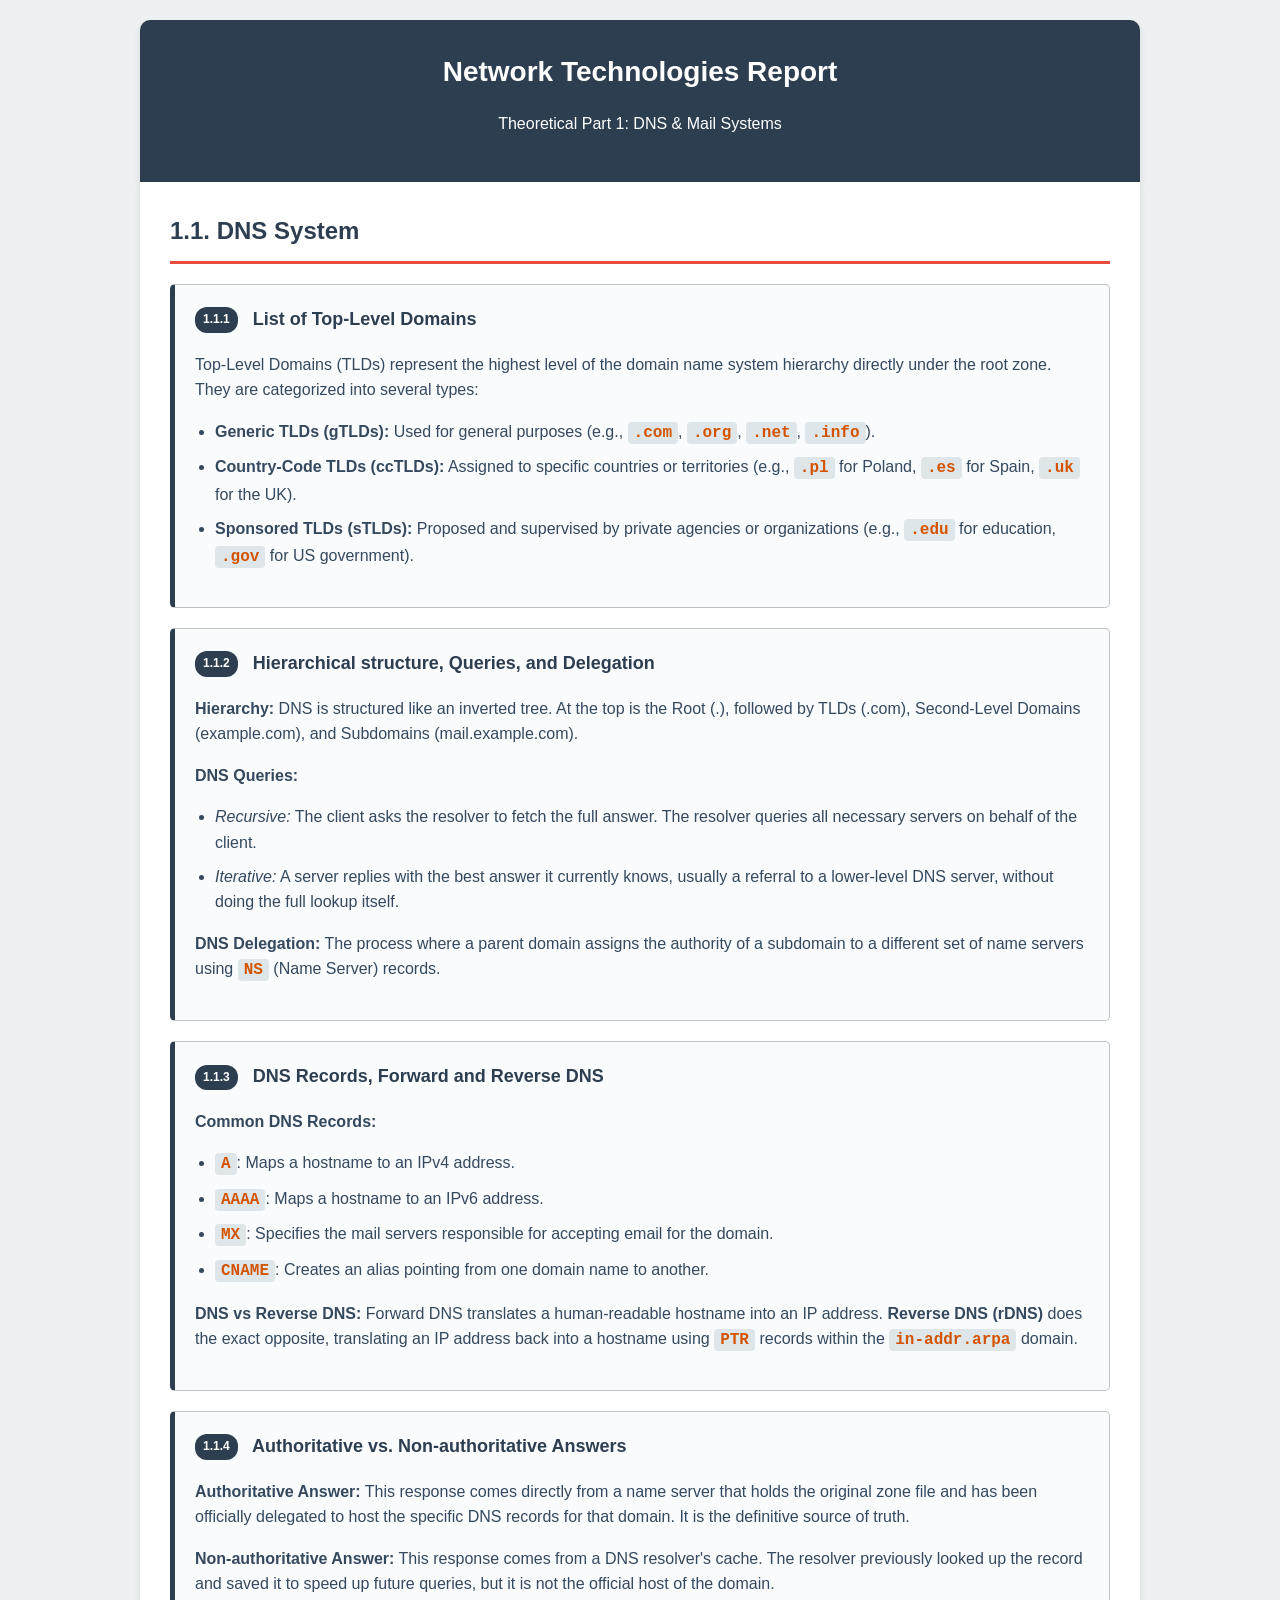
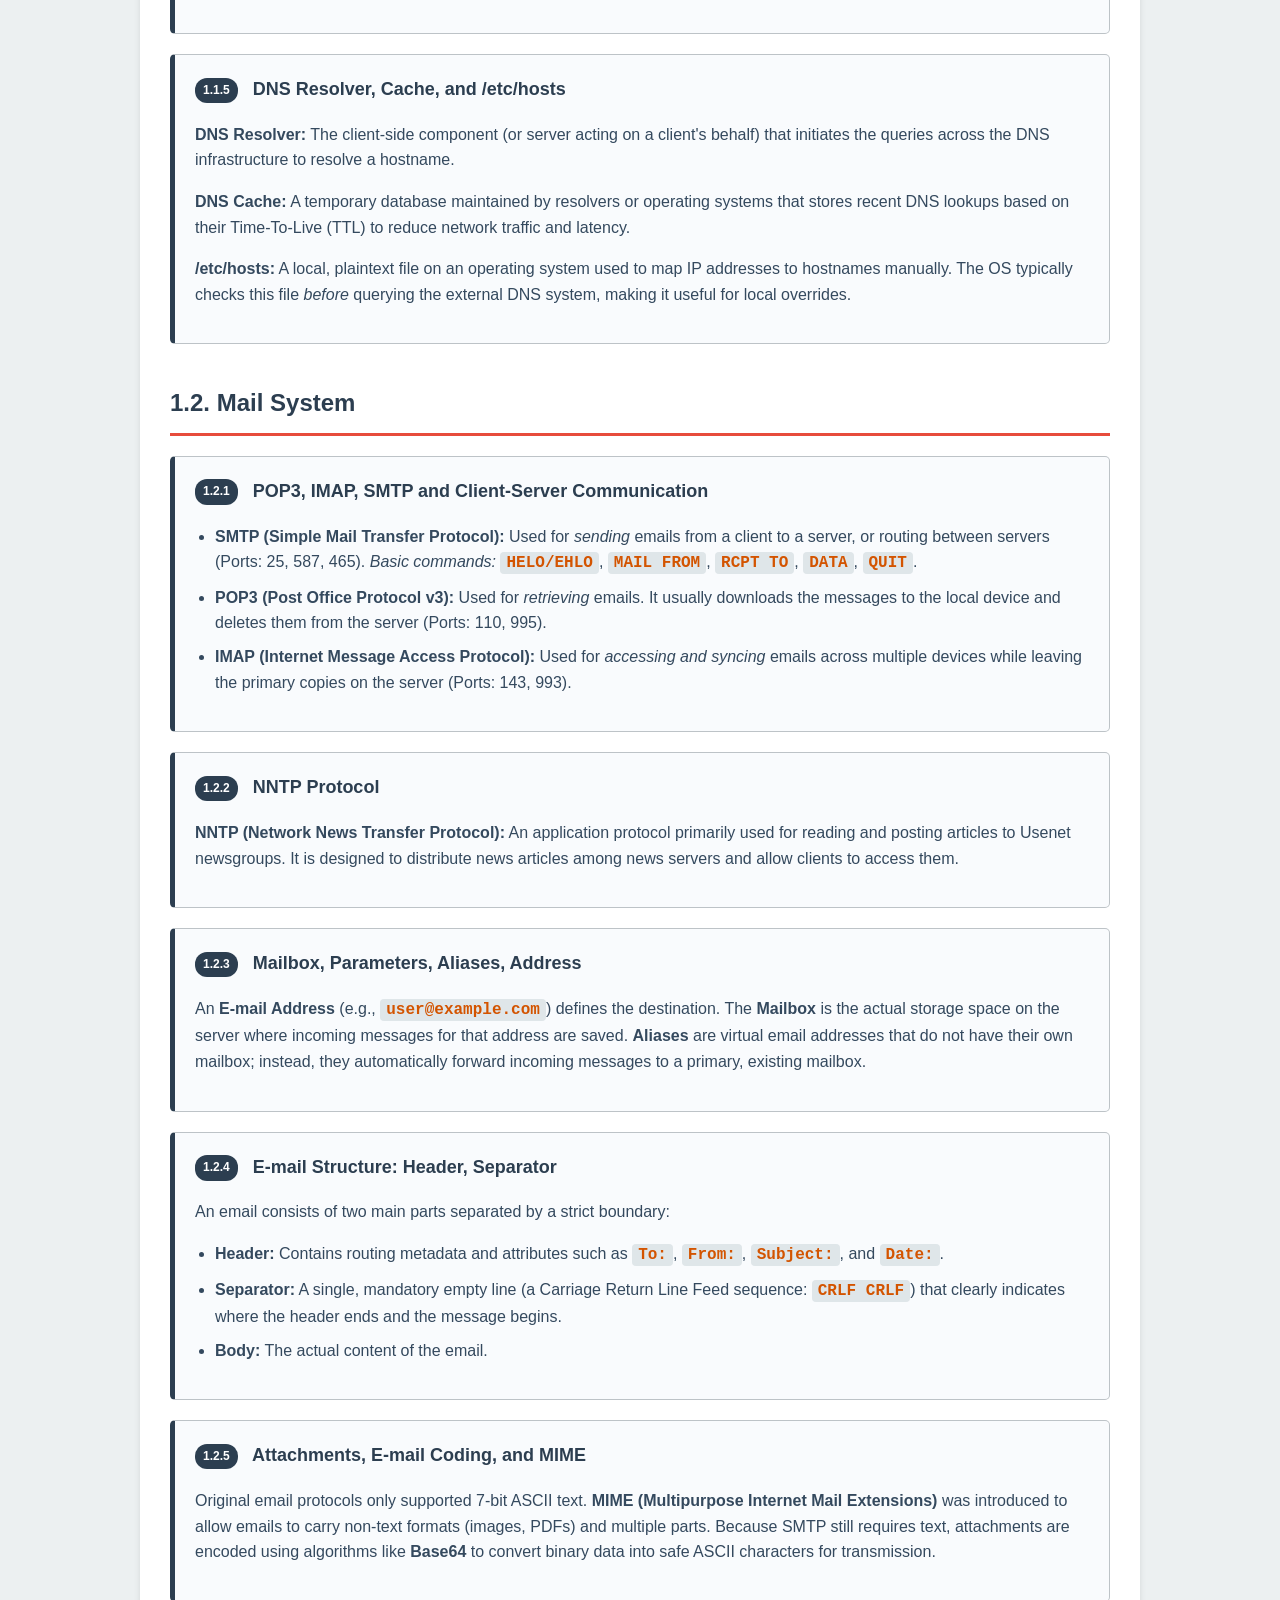
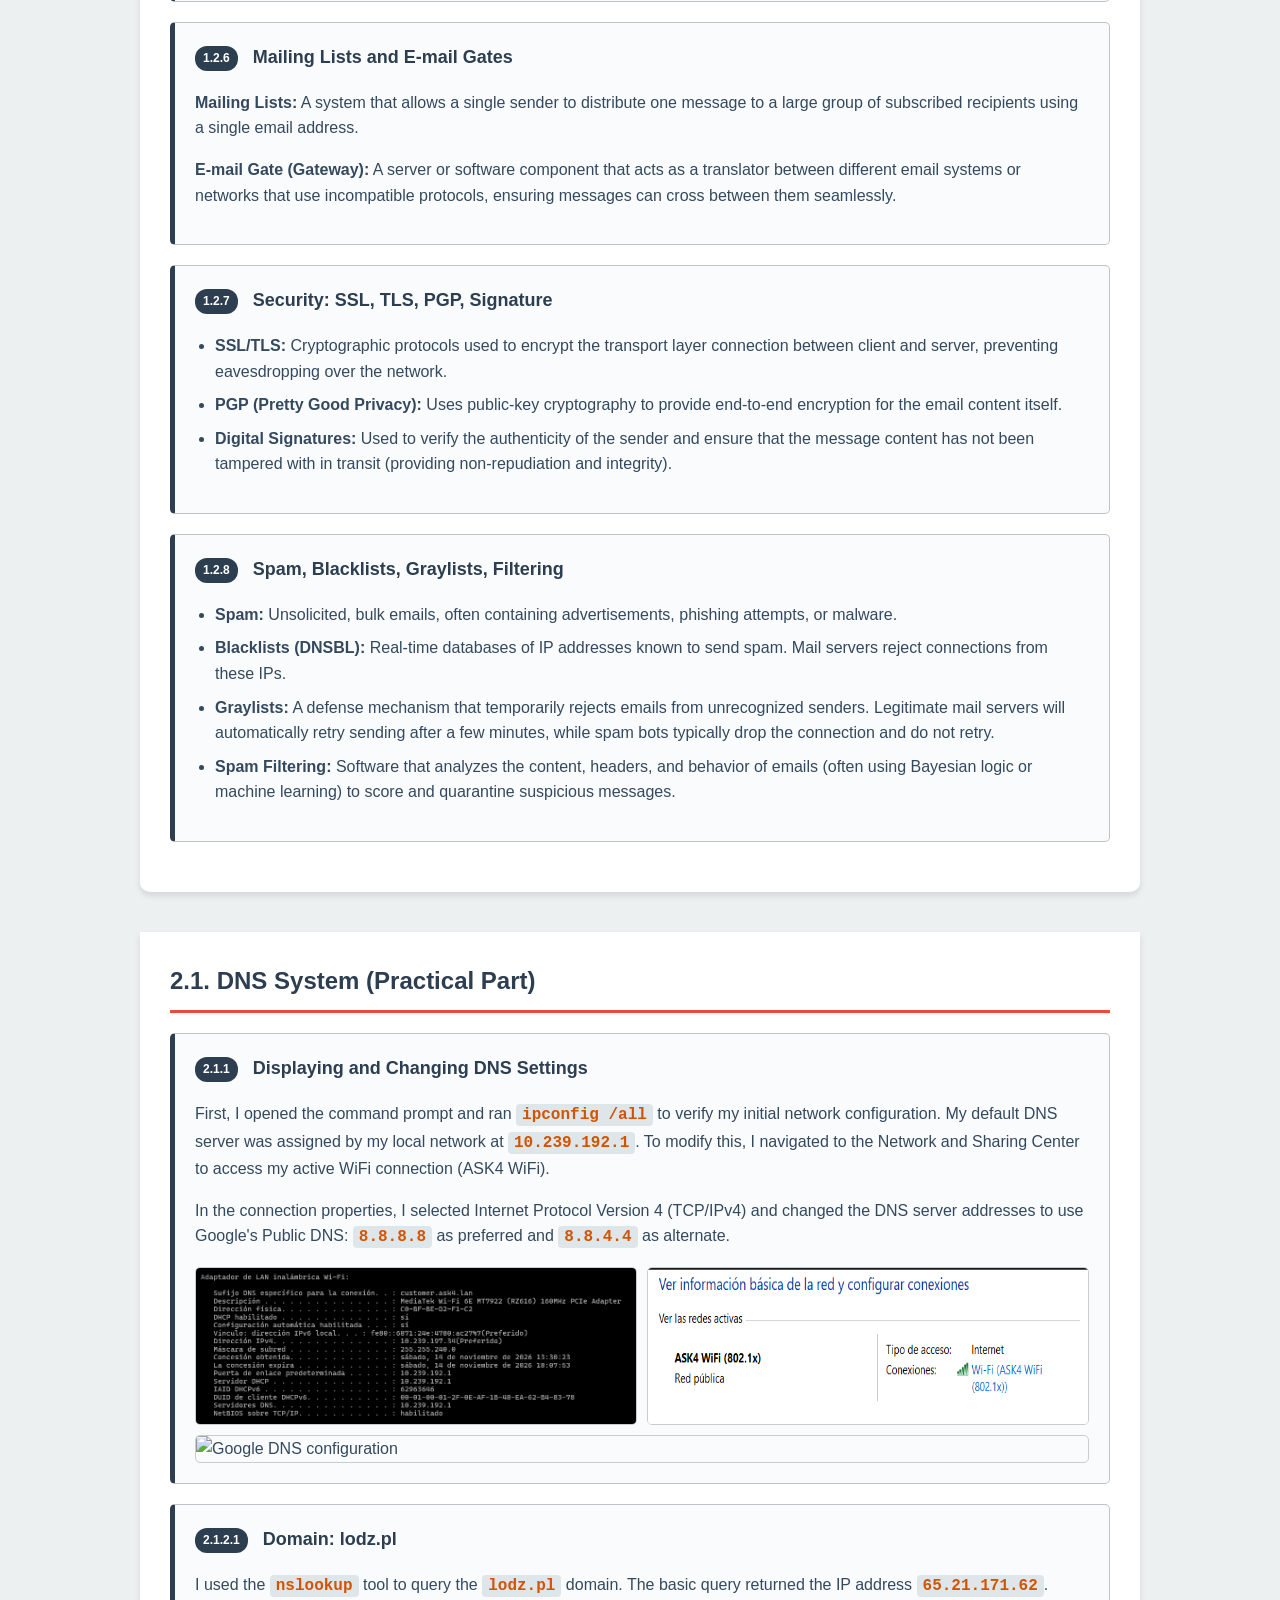
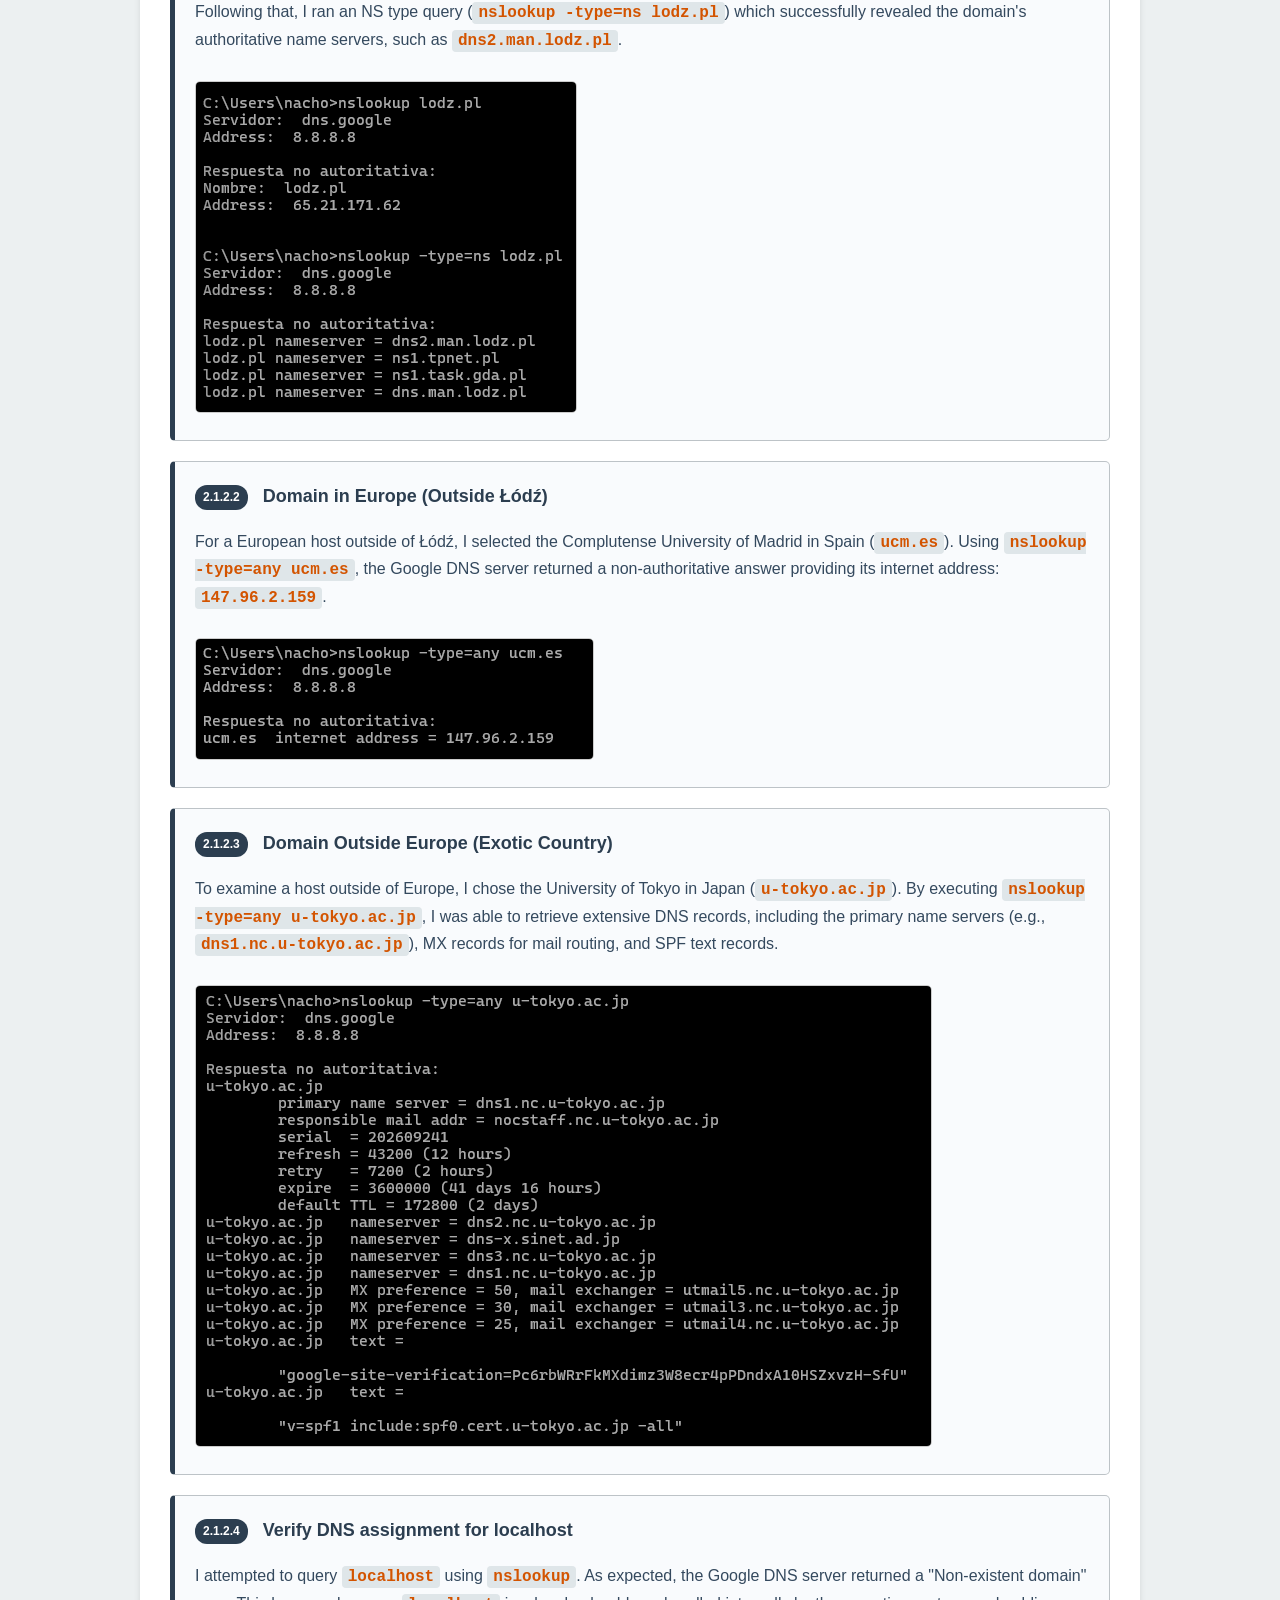
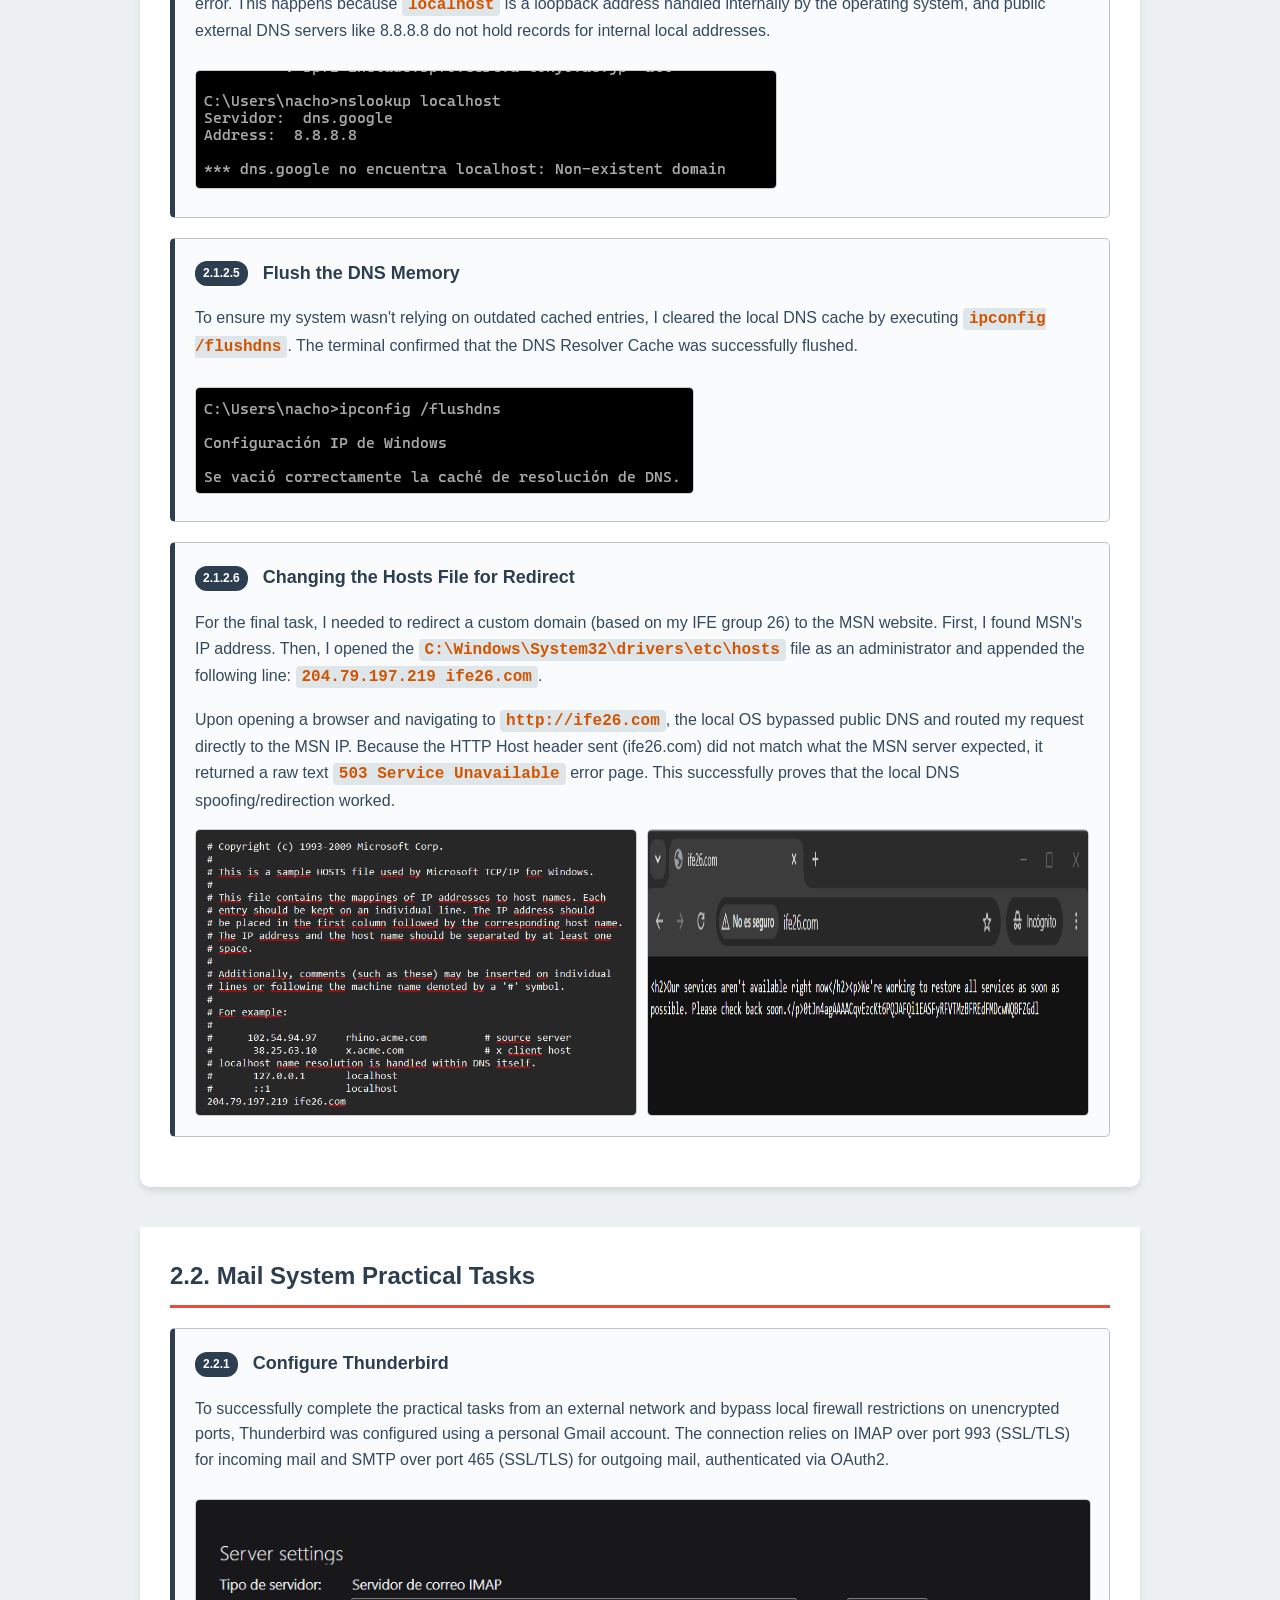
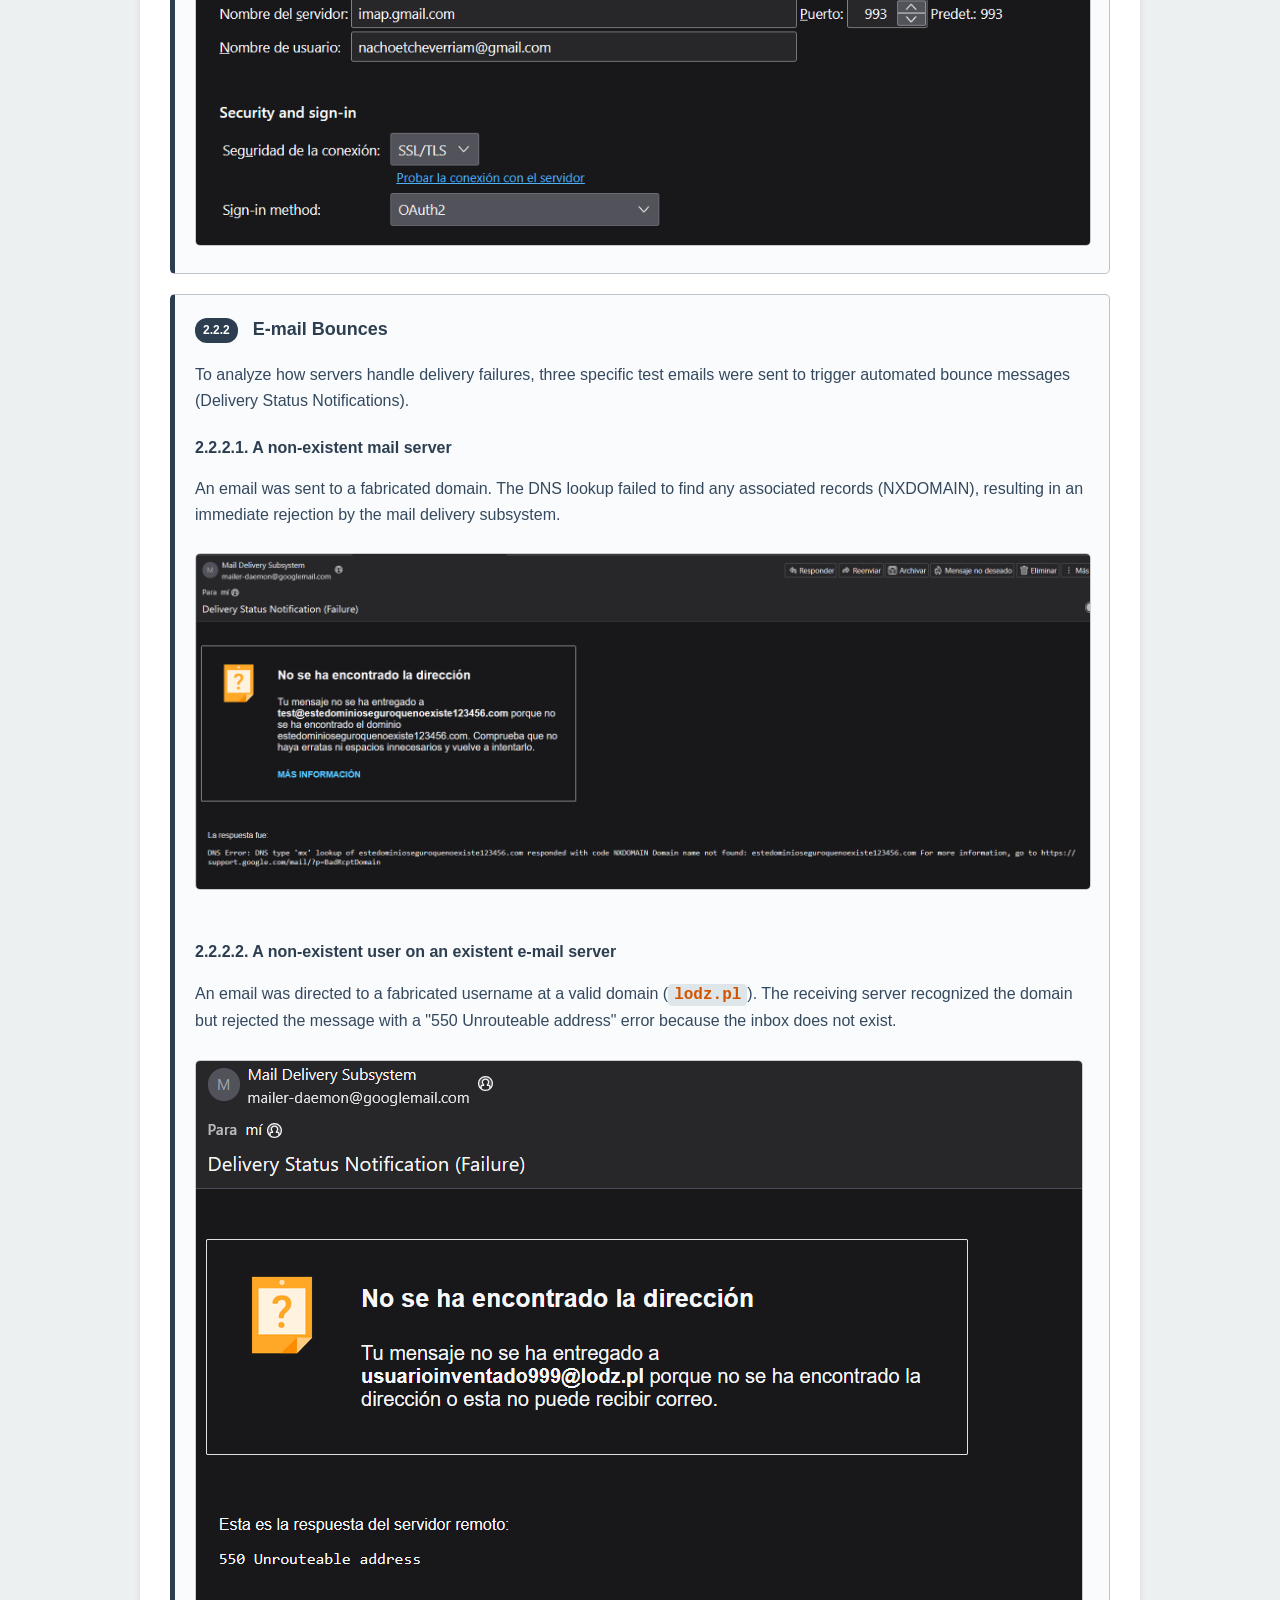
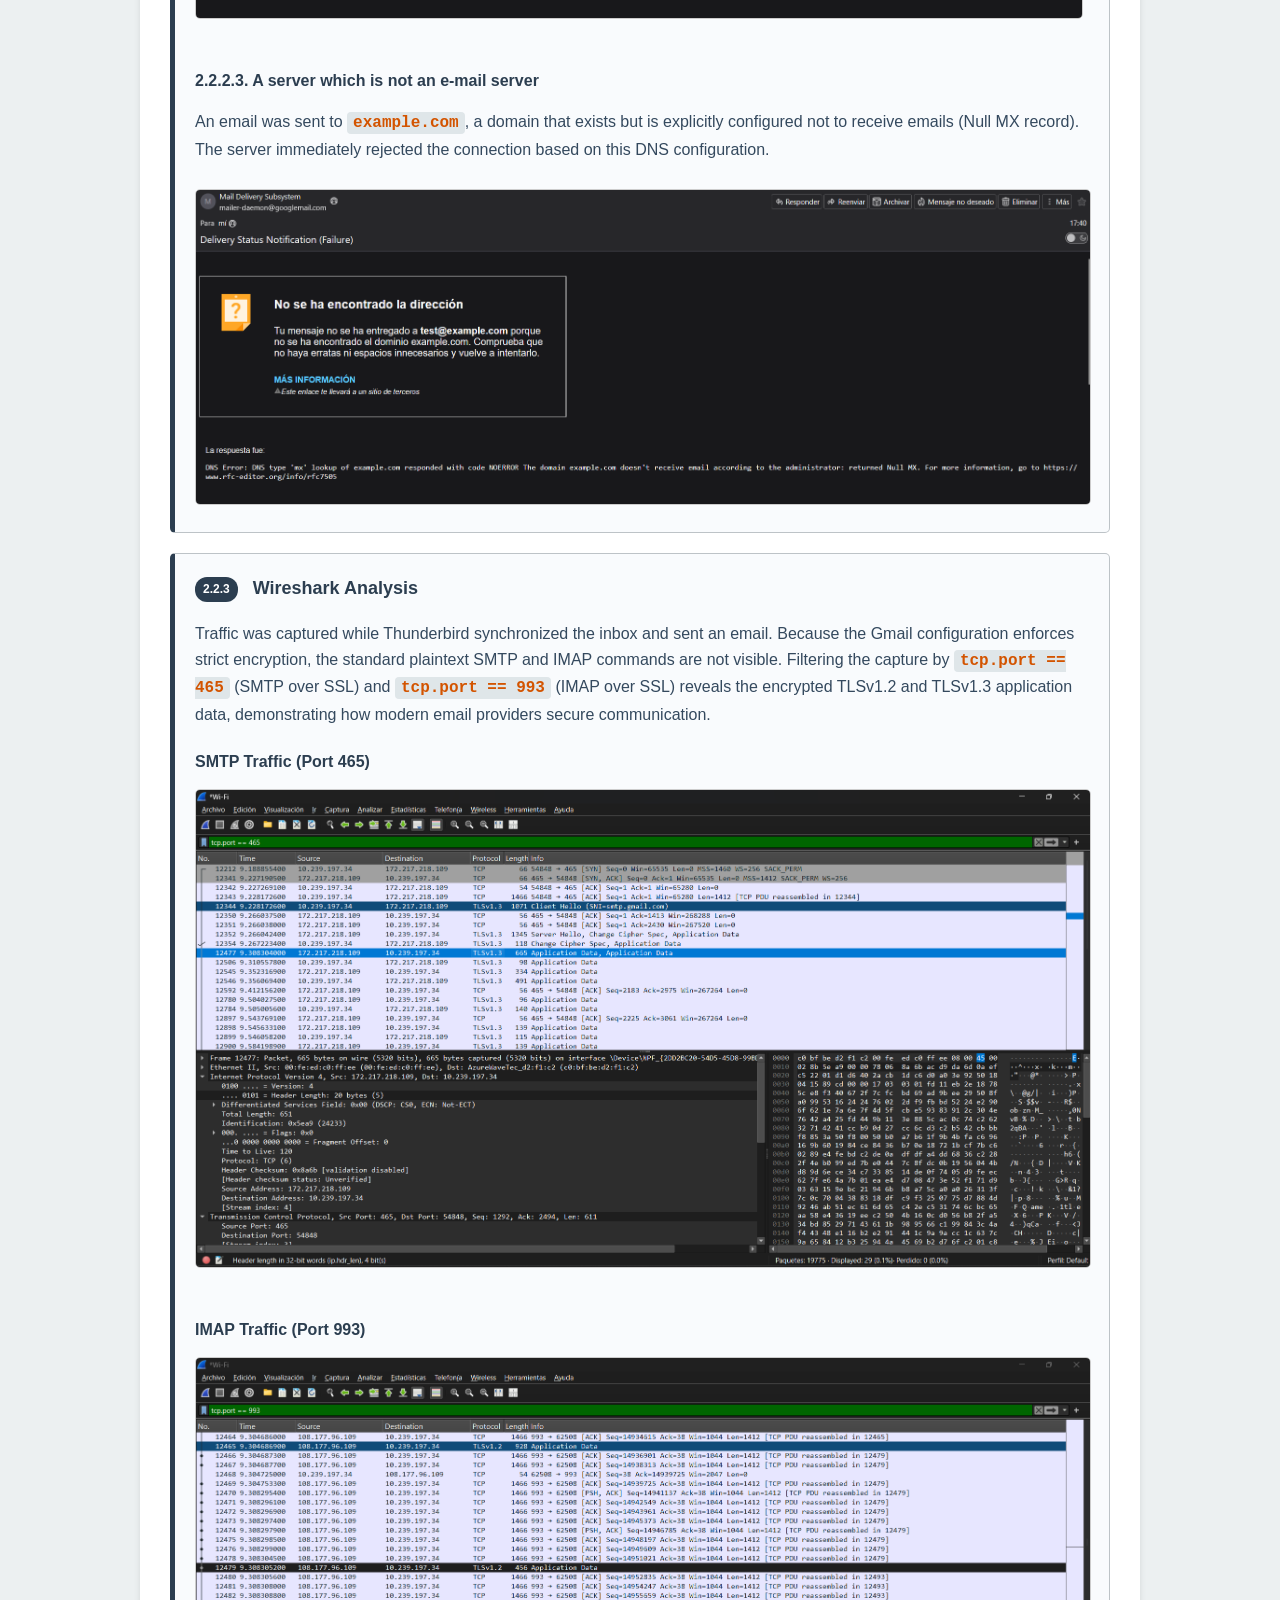
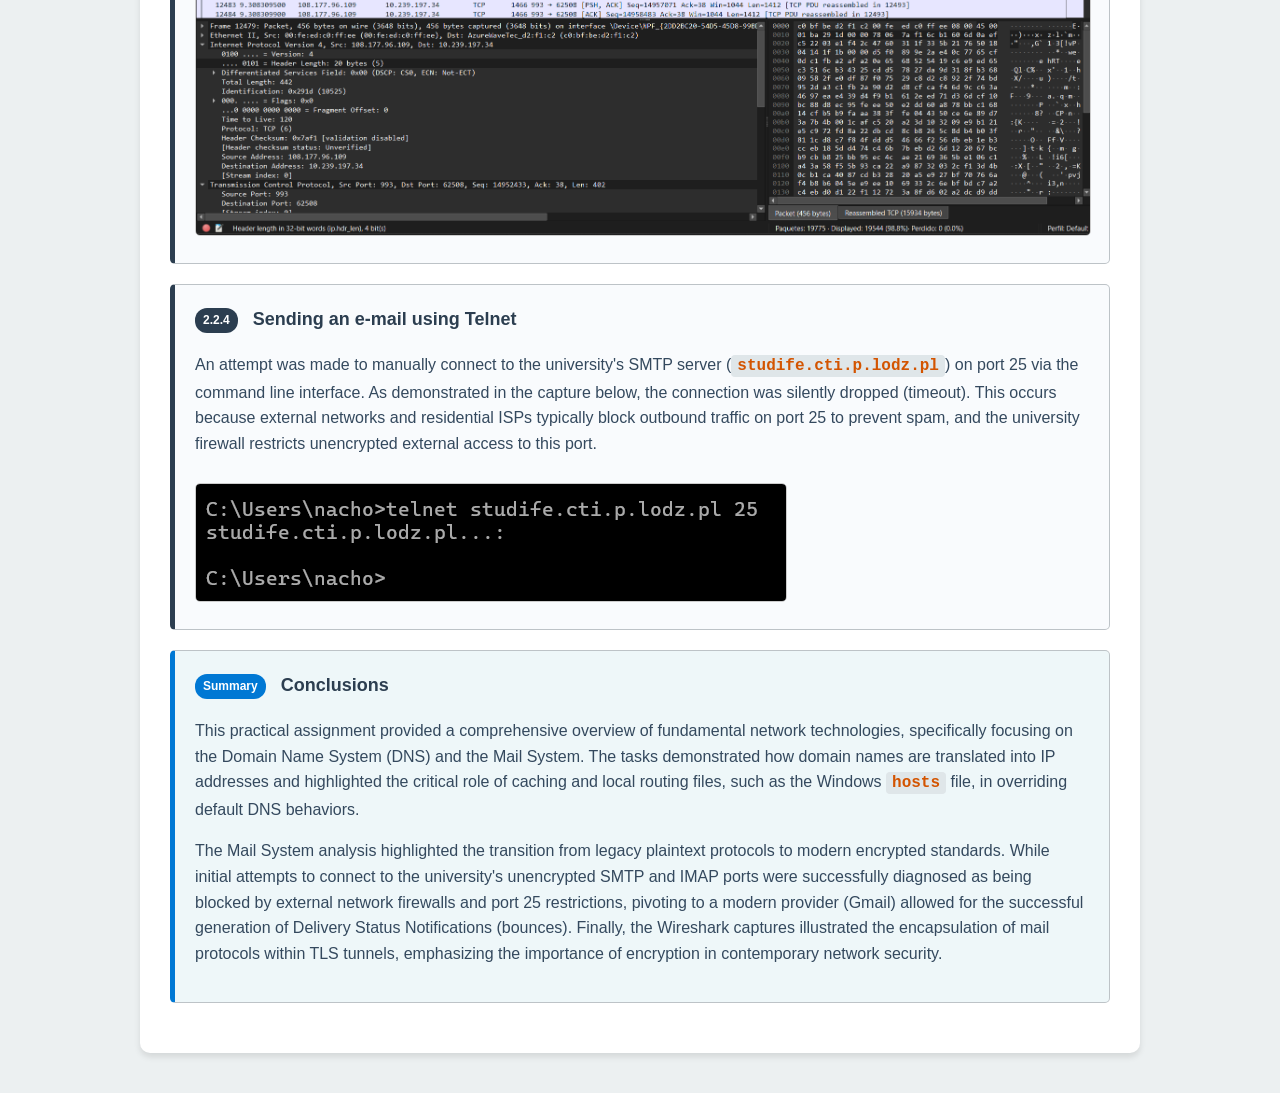
==== assignment1/index.html @ 4d75a2b5 "initialcommit" ====
<!DOCTYPE html>
<html lang="en">
<head>
    <meta charset="UTF-8">
    <meta name="viewport" content="width=device-width, initial-scale=1.0">
    <title>Network Technologies Report - Part 1</title>
    <style>
        :root {
            --primary-color: #2c3e50;
            --secondary-color: #e74c3c;
            --bg-color: #ecf0f1;
            --text-color: #34495e;
            --card-bg: #ffffff;
            --border-color: #bdc3c7;
        }

        body {
            font-family: 'Segoe UI', Roboto, Helvetica, Arial, sans-serif;
            background-color: var(--bg-color);
            color: var(--text-color);
            line-height: 1.6;
            margin: 0;
            padding: 20px;
        }

        .container {
            max-width: 1000px;
            margin: 0 auto;
        }

        header {
            background-color: var(--primary-color);
            color: #ffffff;
            padding: 30px 20px;
            text-align: center;
            border-radius: 10px 10px 0 0;
            box-shadow: 0 4px 6px rgba(0,0,0,0.1);
        }

        header h1 {
            margin: 0;
            font-size: 28px;
        }

        .report-section {
            background-color: var(--card-bg);
            padding: 30px;
            margin-bottom: 20px;
            border-radius: 0 0 10px 10px;
            box-shadow: 0 4px 6px rgba(0,0,0,0.1);
        }

        h2 {
            color: var(--primary-color);
            border-bottom: 3px solid var(--secondary-color);
            padding-bottom: 10px;
            margin-top: 0;
        }

        .topic-block {
            background: #f9fbfd;
            border: 1px solid var(--border-color);
            border-left: 5px solid var(--primary-color);
            padding: 20px;
            margin: 20px 0;
            border-radius: 5px;
            transition: transform 0.2s ease-in-out;
        }

        .topic-block:hover {
            transform: translateX(5px);
            border-left: 5px solid var(--secondary-color);
        }

        h3 {
            margin-top: 0;
            color: var(--primary-color);
            font-size: 18px;
        }

        h4 {
            color: var(--primary-color);
            margin-bottom: 5px;
        }

        .badge {
            display: inline-block;
            background-color: var(--primary-color);
            color: white;
            padding: 3px 8px;
            border-radius: 12px;
            font-size: 12px;
            font-weight: bold;
            margin-right: 10px;
            vertical-align: middle;
        }

        code {
            background-color: #dfe6e9;
            color: #d35400;
            padding: 2px 6px;
            border-radius: 4px;
            font-family: 'Courier New', Courier, monospace;
            font-weight: bold;
        }

        ul {
            margin-top: 10px;
            padding-left: 20px;
        }

        li {
            margin-bottom: 8px;
        }

        .img-standard {
            max-width: 100%;
            margin-top: 10px;
            border: 1px solid #ccc;
            border-radius: 5px;
        }
    </style>
</head>
<body>

<div class="container">
    <header>
        <h1>Network Technologies Report</h1>
        <p>Theoretical Part 1: DNS & Mail Systems</p>
    </header>

    <div class="report-section">
        <h2>1.1. DNS System</h2>

        <div class="topic-block">
            <h3><span class="badge">1.1.1</span> List of Top-Level Domains</h3>
            <p>Top-Level Domains (TLDs) represent the highest level of the domain name system hierarchy directly under the root zone. They are categorized into several types:</p>
            <ul>
                <li><strong>Generic TLDs (gTLDs):</strong> Used for general purposes (e.g., <code>.com</code>, <code>.org</code>, <code>.net</code>, <code>.info</code>).</li>
                <li><strong>Country-Code TLDs (ccTLDs):</strong> Assigned to specific countries or territories (e.g., <code>.pl</code> for Poland, <code>.es</code> for Spain, <code>.uk</code> for the UK).</li>
                <li><strong>Sponsored TLDs (sTLDs):</strong> Proposed and supervised by private agencies or organizations (e.g., <code>.edu</code> for education, <code>.gov</code> for US government).</li>
            </ul>
        </div>

        <div class="topic-block">
            <h3><span class="badge">1.1.2</span> Hierarchical structure, Queries, and Delegation</h3>
            <p><strong>Hierarchy:</strong> DNS is structured like an inverted tree. At the top is the Root (.), followed by TLDs (.com), Second-Level Domains (example.com), and Subdomains (mail.example.com).</p>
            <p><strong>DNS Queries:</strong>
            <ul>
                <li><em>Recursive:</em> The client asks the resolver to fetch the full answer. The resolver queries all necessary servers on behalf of the client.</li>
                <li><em>Iterative:</em> A server replies with the best answer it currently knows, usually a referral to a lower-level DNS server, without doing the full lookup itself.</li>
            </ul>
            </p>
            <p><strong>DNS Delegation:</strong> The process where a parent domain assigns the authority of a subdomain to a different set of name servers using <code>NS</code> (Name Server) records.</p>
        </div>

        <div class="topic-block">
            <h3><span class="badge">1.1.3</span> DNS Records, Forward and Reverse DNS</h3>
            <p><strong>Common DNS Records:</strong></p>
            <ul>
                <li><code>A</code>: Maps a hostname to an IPv4 address.</li>
                <li><code>AAAA</code>: Maps a hostname to an IPv6 address.</li>
                <li><code>MX</code>: Specifies the mail servers responsible for accepting email for the domain.</li>
                <li><code>CNAME</code>: Creates an alias pointing from one domain name to another.</li>
            </ul>
            <p><strong>DNS vs Reverse DNS:</strong> Forward DNS translates a human-readable hostname into an IP address. <strong>Reverse DNS (rDNS)</strong> does the exact opposite, translating an IP address back into a hostname using <code>PTR</code> records within the <code>in-addr.arpa</code> domain.</p>
        </div>

        <div class="topic-block">
            <h3><span class="badge">1.1.4</span> Authoritative vs. Non-authoritative Answers</h3>
            <p><strong>Authoritative Answer:</strong> This response comes directly from a name server that holds the original zone file and has been officially delegated to host the specific DNS records for that domain. It is the definitive source of truth.</p>
            <p><strong>Non-authoritative Answer:</strong> This response comes from a DNS resolver's cache. The resolver previously looked up the record and saved it to speed up future queries, but it is not the official host of the domain.</p>
        </div>

        <div class="topic-block">
            <h3><span class="badge">1.1.5</span> DNS Resolver, Cache, and /etc/hosts</h3>
            <p><strong>DNS Resolver:</strong> The client-side component (or server acting on a client's behalf) that initiates the queries across the DNS infrastructure to resolve a hostname.</p>
            <p><strong>DNS Cache:</strong> A temporary database maintained by resolvers or operating systems that stores recent DNS lookups based on their Time-To-Live (TTL) to reduce network traffic and latency.</p>
            <p><strong>/etc/hosts:</strong> A local, plaintext file on an operating system used to map IP addresses to hostnames manually. The OS typically checks this file <em>before</em> querying the external DNS system, making it useful for local overrides.</p>
        </div>

        <h2 style="margin-top: 40px;">1.2. Mail System</h2>

        <div class="topic-block">
            <h3><span class="badge">1.2.1</span> POP3, IMAP, SMTP and Client-Server Communication</h3>
            <ul>
                <li><strong>SMTP (Simple Mail Transfer Protocol):</strong> Used for <em>sending</em> emails from a client to a server, or routing between servers (Ports: 25, 587, 465). <em>Basic commands:</em> <code>HELO/EHLO</code>, <code>MAIL FROM</code>, <code>RCPT TO</code>, <code>DATA</code>, <code>QUIT</code>.</li>
                <li><strong>POP3 (Post Office Protocol v3):</strong> Used for <em>retrieving</em> emails. It usually downloads the messages to the local device and deletes them from the server (Ports: 110, 995).</li>
                <li><strong>IMAP (Internet Message Access Protocol):</strong> Used for <em>accessing and syncing</em> emails across multiple devices while leaving the primary copies on the server (Ports: 143, 993).</li>
            </ul>
        </div>

        <div class="topic-block">
            <h3><span class="badge">1.2.2</span> NNTP Protocol</h3>
            <p><strong>NNTP (Network News Transfer Protocol):</strong> An application protocol primarily used for reading and posting articles to Usenet newsgroups. It is designed to distribute news articles among news servers and allow clients to access them.</p>
        </div>

        <div class="topic-block">
            <h3><span class="badge">1.2.3</span> Mailbox, Parameters, Aliases, Address</h3>
            <p>An <strong>E-mail Address</strong> (e.g., <code>user@example.com</code>) defines the destination. The <strong>Mailbox</strong> is the actual storage space on the server where incoming messages for that address are saved. <strong>Aliases</strong> are virtual email addresses that do not have their own mailbox; instead, they automatically forward incoming messages to a primary, existing mailbox.</p>
        </div>

        <div class="topic-block">
            <h3><span class="badge">1.2.4</span> E-mail Structure: Header, Separator</h3>
            <p>An email consists of two main parts separated by a strict boundary:</p>
            <ul>
                <li><strong>Header:</strong> Contains routing metadata and attributes such as <code>To:</code>, <code>From:</code>, <code>Subject:</code>, and <code>Date:</code>.</li>
                <li><strong>Separator:</strong> A single, mandatory empty line (a Carriage Return Line Feed sequence: <code>CRLF CRLF</code>) that clearly indicates where the header ends and the message begins.</li>
                <li><strong>Body:</strong> The actual content of the email.</li>
            </ul>
        </div>

        <div class="topic-block">
            <h3><span class="badge">1.2.5</span> Attachments, E-mail Coding, and MIME</h3>
            <p>Original email protocols only supported 7-bit ASCII text. <strong>MIME (Multipurpose Internet Mail Extensions)</strong> was introduced to allow emails to carry non-text formats (images, PDFs) and multiple parts. Because SMTP still requires text, attachments are encoded using algorithms like <strong>Base64</strong> to convert binary data into safe ASCII characters for transmission.</p>
        </div>

        <div class="topic-block">
            <h3><span class="badge">1.2.6</span> Mailing Lists and E-mail Gates</h3>
            <p><strong>Mailing Lists:</strong> A system that allows a single sender to distribute one message to a large group of subscribed recipients using a single email address.</p>
            <p><strong>E-mail Gate (Gateway):</strong> A server or software component that acts as a translator between different email systems or networks that use incompatible protocols, ensuring messages can cross between them seamlessly.</p>
        </div>

        <div class="topic-block">
            <h3><span class="badge">1.2.7</span> Security: SSL, TLS, PGP, Signature</h3>
            <ul>
                <li><strong>SSL/TLS:</strong> Cryptographic protocols used to encrypt the transport layer connection between client and server, preventing eavesdropping over the network.</li>
                <li><strong>PGP (Pretty Good Privacy):</strong> Uses public-key cryptography to provide end-to-end encryption for the email content itself.</li>
                <li><strong>Digital Signatures:</strong> Used to verify the authenticity of the sender and ensure that the message content has not been tampered with in transit (providing non-repudiation and integrity).</li>
            </ul>
        </div>

        <div class="topic-block">
            <h3><span class="badge">1.2.8</span> Spam, Blacklists, Graylists, Filtering</h3>
            <ul>
                <li><strong>Spam:</strong> Unsolicited, bulk emails, often containing advertisements, phishing attempts, or malware.</li>
                <li><strong>Blacklists (DNSBL):</strong> Real-time databases of IP addresses known to send spam. Mail servers reject connections from these IPs.</li>
                <li><strong>Graylists:</strong> A defense mechanism that temporarily rejects emails from unrecognized senders. Legitimate mail servers will automatically retry sending after a few minutes, while spam bots typically drop the connection and do not retry.</li>
                <li><strong>Spam Filtering:</strong> Software that analyzes the content, headers, and behavior of emails (often using Bayesian logic or machine learning) to score and quarantine suspicious messages.</li>
            </ul>
        </div>

    </div>

    <div class="report-section" style="margin-top: 40px;">
        <h2>2.1. DNS System (Practical Part)</h2>

        <div class="topic-block">
            <h3><span class="badge">2.1.1</span> Displaying and Changing DNS Settings</h3>
            <p>First, I opened the command prompt and ran <code>ipconfig /all</code> to verify my initial network configuration. My default DNS server was assigned by my local network at <code>10.239.192.1</code>. To modify this, I navigated to the Network and Sharing Center to access my active WiFi connection (ASK4 WiFi).</p>
            <p>In the connection properties, I selected Internet Protocol Version 4 (TCP/IPv4) and changed the DNS server addresses to use Google's Public DNS: <code>8.8.8.8</code> as preferred and <code>8.8.4.4</code> as alternate.</p>

            <div style="display: flex; gap: 10px; margin-top: 15px; flex-wrap: wrap;">
                <img src="imgs/RedesDNS.png" alt="ipconfig /all output" class="img-standard" style="flex: 1; min-width: 300px; margin-top: 0;">
                <img src="imgs/centroderedes.png" alt="Network and sharing center" class="img-standard" style="flex: 1; min-width: 300px; margin-top: 0;">
                <img src="imgs/googledns.jpg" alt="Google DNS configuration" class="img-standard" style="flex: 1; min-width: 300px; margin-top: 0;">
            </div>
        </div>

        <div class="topic-block">
            <h3><span class="badge">2.1.2.1</span> Domain: lodz.pl</h3>
            <p>I used the <code>nslookup</code> tool to query the <code>lodz.pl</code> domain. The basic query returned the IP address <code>65.21.171.62</code>. Following that, I ran an NS type query (<code>nslookup -type=ns lodz.pl</code>) which successfully revealed the domain's authoritative name servers, such as <code>dns2.man.lodz.pl</code>.</p>
            <img src="imgs/domain.png" alt="nslookup lodz.pl" class="img-standard">
        </div>

        <div class="topic-block">
            <h3><span class="badge">2.1.2.2</span> Domain in Europe (Outside Łódź)</h3>
            <p>For a European host outside of Łódź, I selected the Complutense University of Madrid in Spain (<code>ucm.es</code>). Using <code>nslookup -type=any ucm.es</code>, the Google DNS server returned a non-authoritative answer providing its internet address: <code>147.96.2.159</code>.</p>
            <img src="imgs/computerucm.png" alt="nslookup ucm.es" class="img-standard">
        </div>

        <div class="topic-block">
            <h3><span class="badge">2.1.2.3</span> Domain Outside Europe (Exotic Country)</h3>
            <p>To examine a host outside of Europe, I chose the University of Tokyo in Japan (<code>u-tokyo.ac.jp</code>). By executing <code>nslookup -type=any u-tokyo.ac.jp</code>, I was able to retrieve extensive DNS records, including the primary name servers (e.g., <code>dns1.nc.u-tokyo.ac.jp</code>), MX records for mail routing, and SPF text records.</p>
            <img src="imgs/computerjp.png" alt="nslookup u-tokyo.ac.jp" class="img-standard">
        </div>

        <div class="topic-block">
            <h3><span class="badge">2.1.2.4</span> Verify DNS assignment for localhost</h3>
            <p>I attempted to query <code>localhost</code> using <code>nslookup</code>. As expected, the Google DNS server returned a "Non-existent domain" error. This happens because <code>localhost</code> is a loopback address handled internally by the operating system, and public external DNS servers like 8.8.8.8 do not hold records for internal local addresses.</p>
            <img src="imgs/localhost.png" alt="nslookup localhost" class="img-standard">
        </div>

        <div class="topic-block">
            <h3><span class="badge">2.1.2.5</span> Flush the DNS Memory</h3>
            <p>To ensure my system wasn't relying on outdated cached entries, I cleared the local DNS cache by executing <code>ipconfig /flushdns</code>. The terminal confirmed that the DNS Resolver Cache was successfully flushed.</p>
            <img src="imgs/dnsflush.png" alt="ipconfig /flushdns" class="img-standard">
        </div>

        <div class="topic-block">
            <h3><span class="badge">2.1.2.6</span> Changing the Hosts File for Redirect</h3>
            <p>For the final task, I needed to redirect a custom domain (based on my IFE group 26) to the MSN website. First, I found MSN's IP address. Then, I opened the <code>C:\Windows\System32\drivers\etc\hosts</code> file as an administrator and appended the following line: <code>204.79.197.219 ife26.com</code>.</p>
            <p>Upon opening a browser and navigating to <code>http://ife26.com</code>, the local OS bypassed public DNS and routed my request directly to the MSN IP. Because the HTTP Host header sent (ife26.com) did not match what the MSN server expected, it returned a raw text <code>503 Service Unavailable</code> error page. This successfully proves that the local DNS spoofing/redirection worked.</p>

            <div style="display: flex; gap: 10px; margin-top: 15px; flex-wrap: wrap;">
                <img src="imgs/hostschange.png" alt="Hosts file modification" class="img-standard" style="flex: 1; min-width: 300px; margin-top: 0;">
                <img src="imgs/webmsn.png" alt="Browser showing 503 error on MSN server" class="img-standard" style="flex: 1; min-width: 300px; margin-top: 0;">
            </div>
        </div>

    </div>

    <!-- Corrected 2.2 Section -->
    <div class="report-section" id="mail-system" style="margin-top: 40px;">
        <h2>2.2. Mail System Practical Tasks</h2>

        <div class="topic-block">
            <h3><span class="badge">2.2.1</span> Configure Thunderbird</h3>
            <p>To successfully complete the practical tasks from an external network and bypass local firewall restrictions on unencrypted ports, Thunderbird was configured using a personal Gmail account. The connection relies on IMAP over port 993 (SSL/TLS) for incoming mail and SMTP over port 465 (SSL/TLS) for outgoing mail, authenticated via OAuth2.</p>
            <img src="imgs/conf_thunderbird.png" alt="Thunderbird Server Settings Configuration" class="img-standard">
        </div>

        <div class="topic-block">
            <h3><span class="badge">2.2.2</span> E-mail Bounces</h3>
            <p>To analyze how servers handle delivery failures, three specific test emails were sent to trigger automated bounce messages (Delivery Status Notifications).</p>

            <h4>2.2.2.1. A non-existent mail server</h4>
            <p>An email was sent to a fabricated domain. The DNS lookup failed to find any associated records (NXDOMAIN), resulting in an immediate rejection by the mail delivery subsystem.</p>
            <img src="imgs/No Existing Server.png" alt="Bounce message for non-existent server" class="img-standard" style="margin-bottom: 20px;">

            <h4>2.2.2.2. A non-existent user on an existent e-mail server</h4>
            <p>An email was directed to a fabricated username at a valid domain (<code>lodz.pl</code>). The receiving server recognized the domain but rejected the message with a "550 Unrouteable address" error because the inbox does not exist.</p>
            <img src="imgs/No Existing User.png" alt="Bounce message for non-existent user" class="img-standard" style="margin-bottom: 20px;">

            <h4>2.2.2.3. A server which is not an e-mail server</h4>
            <p>An email was sent to <code>example.com</code>, a domain that exists but is explicitly configured not to receive emails (Null MX record). The server immediately rejected the connection based on this DNS configuration.</p>
            <img src="imgs/No Email Server.png" alt="Bounce message for server without SMTP service" class="img-standard">
        </div>

        <div class="topic-block">
            <h3><span class="badge">2.2.3</span> Wireshark Analysis</h3>
            <p>Traffic was captured while Thunderbird synchronized the inbox and sent an email. Because the Gmail configuration enforces strict encryption, the standard plaintext SMTP and IMAP commands are not visible. Filtering the capture by <code>tcp.port == 465</code> (SMTP over SSL) and <code>tcp.port == 993</code> (IMAP over SSL) reveals the encrypted TLSv1.2 and TLSv1.3 application data, demonstrating how modern email providers secure communication.</p>

            <h4>SMTP Traffic (Port 465)</h4>
            <img src="imgs/port465.png" alt="Wireshark capture showing encrypted TLS traffic for SMTP" class="img-standard" style="margin-bottom: 20px;">

            <h4>IMAP Traffic (Port 993)</h4>
            <img src="imgs/port993.png" alt="Wireshark capture showing encrypted TLS traffic for IMAP" class="img-standard">
        </div>

        <div class="topic-block">
            <h3><span class="badge">2.2.4</span> Sending an e-mail using Telnet</h3>
            <p>An attempt was made to manually connect to the university's SMTP server (<code>studife.cti.p.lodz.pl</code>) on port 25 via the command line interface. As demonstrated in the capture below, the connection was silently dropped (timeout). This occurs because external networks and residential ISPs typically block outbound traffic on port 25 to prevent spam, and the university firewall restricts unencrypted external access to this port.</p>
            <img src="imgs/fallotelnet.png" alt="Telnet connection attempt dropping due to firewall rules" class="img-standard" style="max-width: 70%;">
        </div>

        <div class="topic-block" style="background-color: #eef7f9; border-left-color: #0078d4;">
            <h3><span class="badge" style="background-color: #0078d4;">Summary</span> Conclusions</h3>
            <p>This practical assignment provided a comprehensive overview of fundamental network technologies, specifically focusing on the Domain Name System (DNS) and the Mail System. The tasks demonstrated how domain names are translated into IP addresses and highlighted the critical role of caching and local routing files, such as the Windows <code>hosts</code> file, in overriding default DNS behaviors.</p>
            <p>The Mail System analysis highlighted the transition from legacy plaintext protocols to modern encrypted standards. While initial attempts to connect to the university's unencrypted SMTP and IMAP ports were successfully diagnosed as being blocked by external network firewalls and port 25 restrictions, pivoting to a modern provider (Gmail) allowed for the successful generation of Delivery Status Notifications (bounces). Finally, the Wireshark captures illustrated the encapsulation of mail protocols within TLS tunnels, emphasizing the importance of encryption in contemporary network security.</p>
        </div>
    </div>
</div>

</body>
</html>
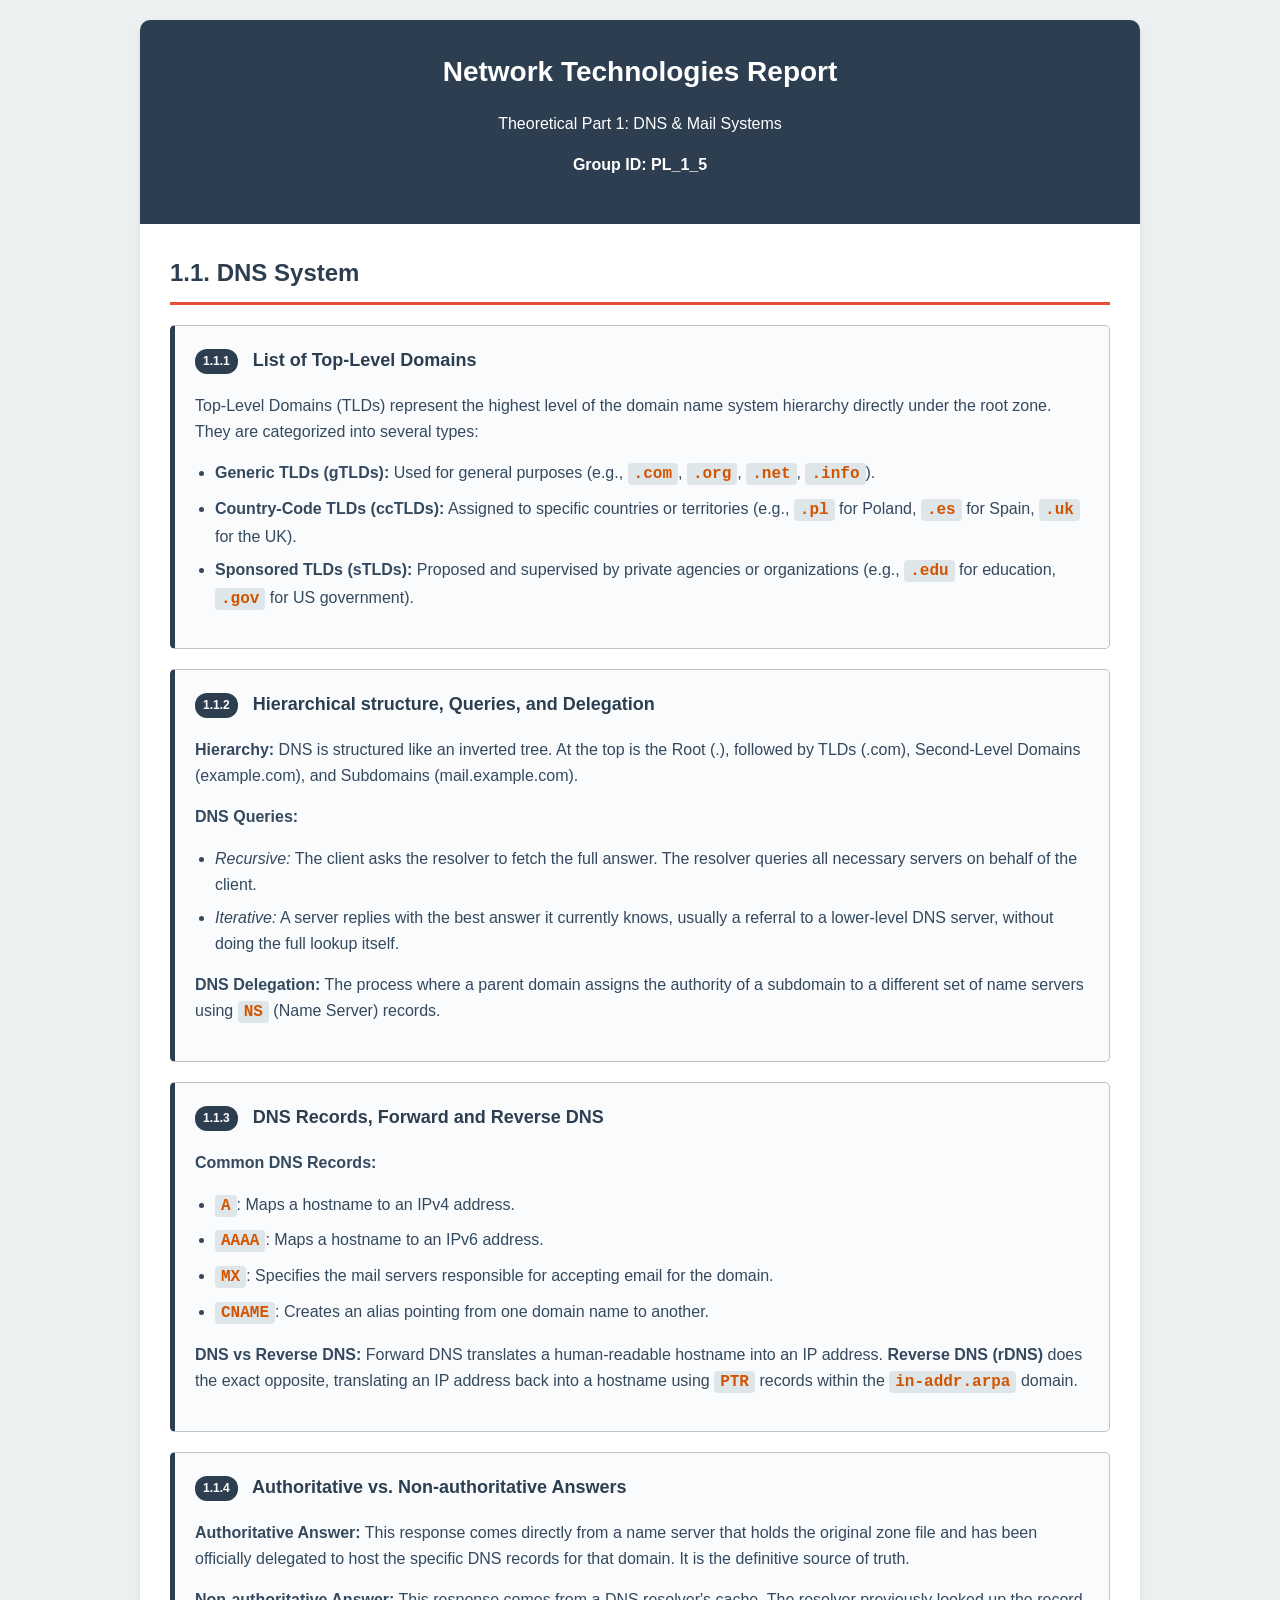
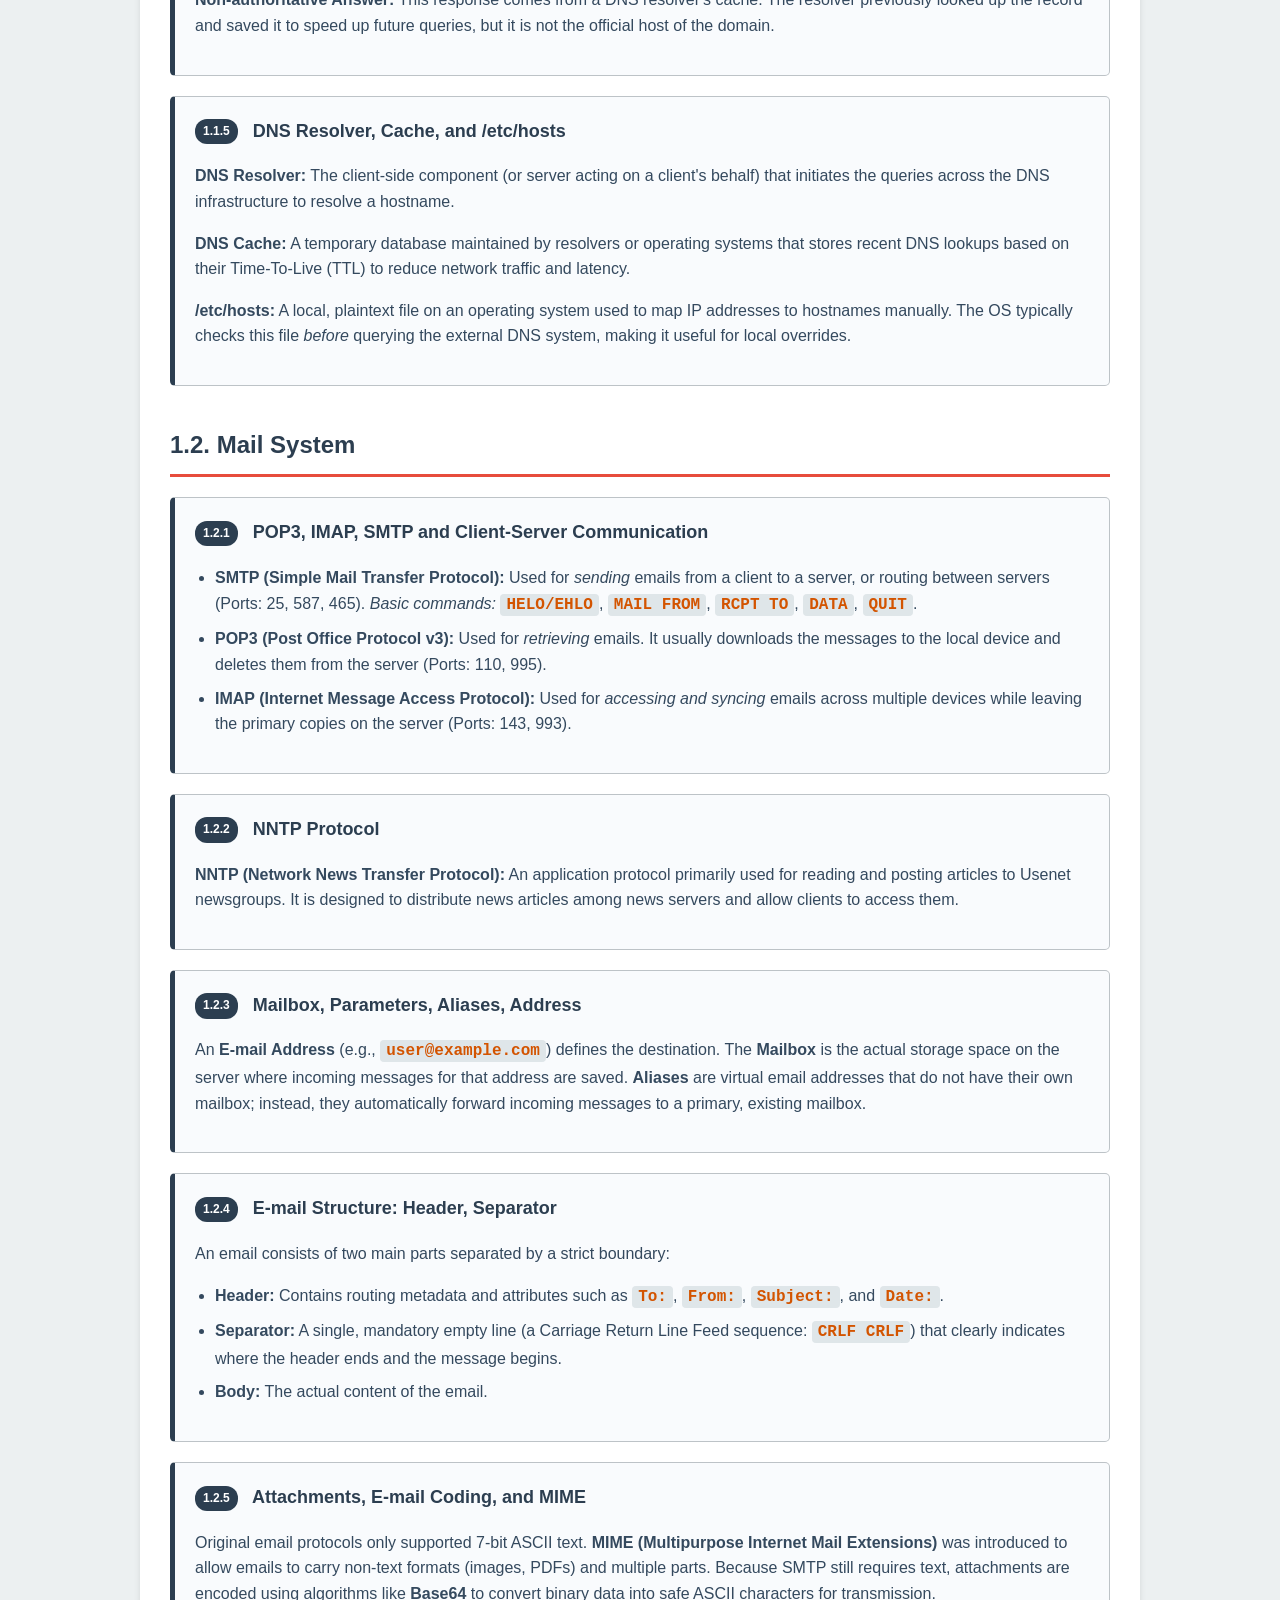
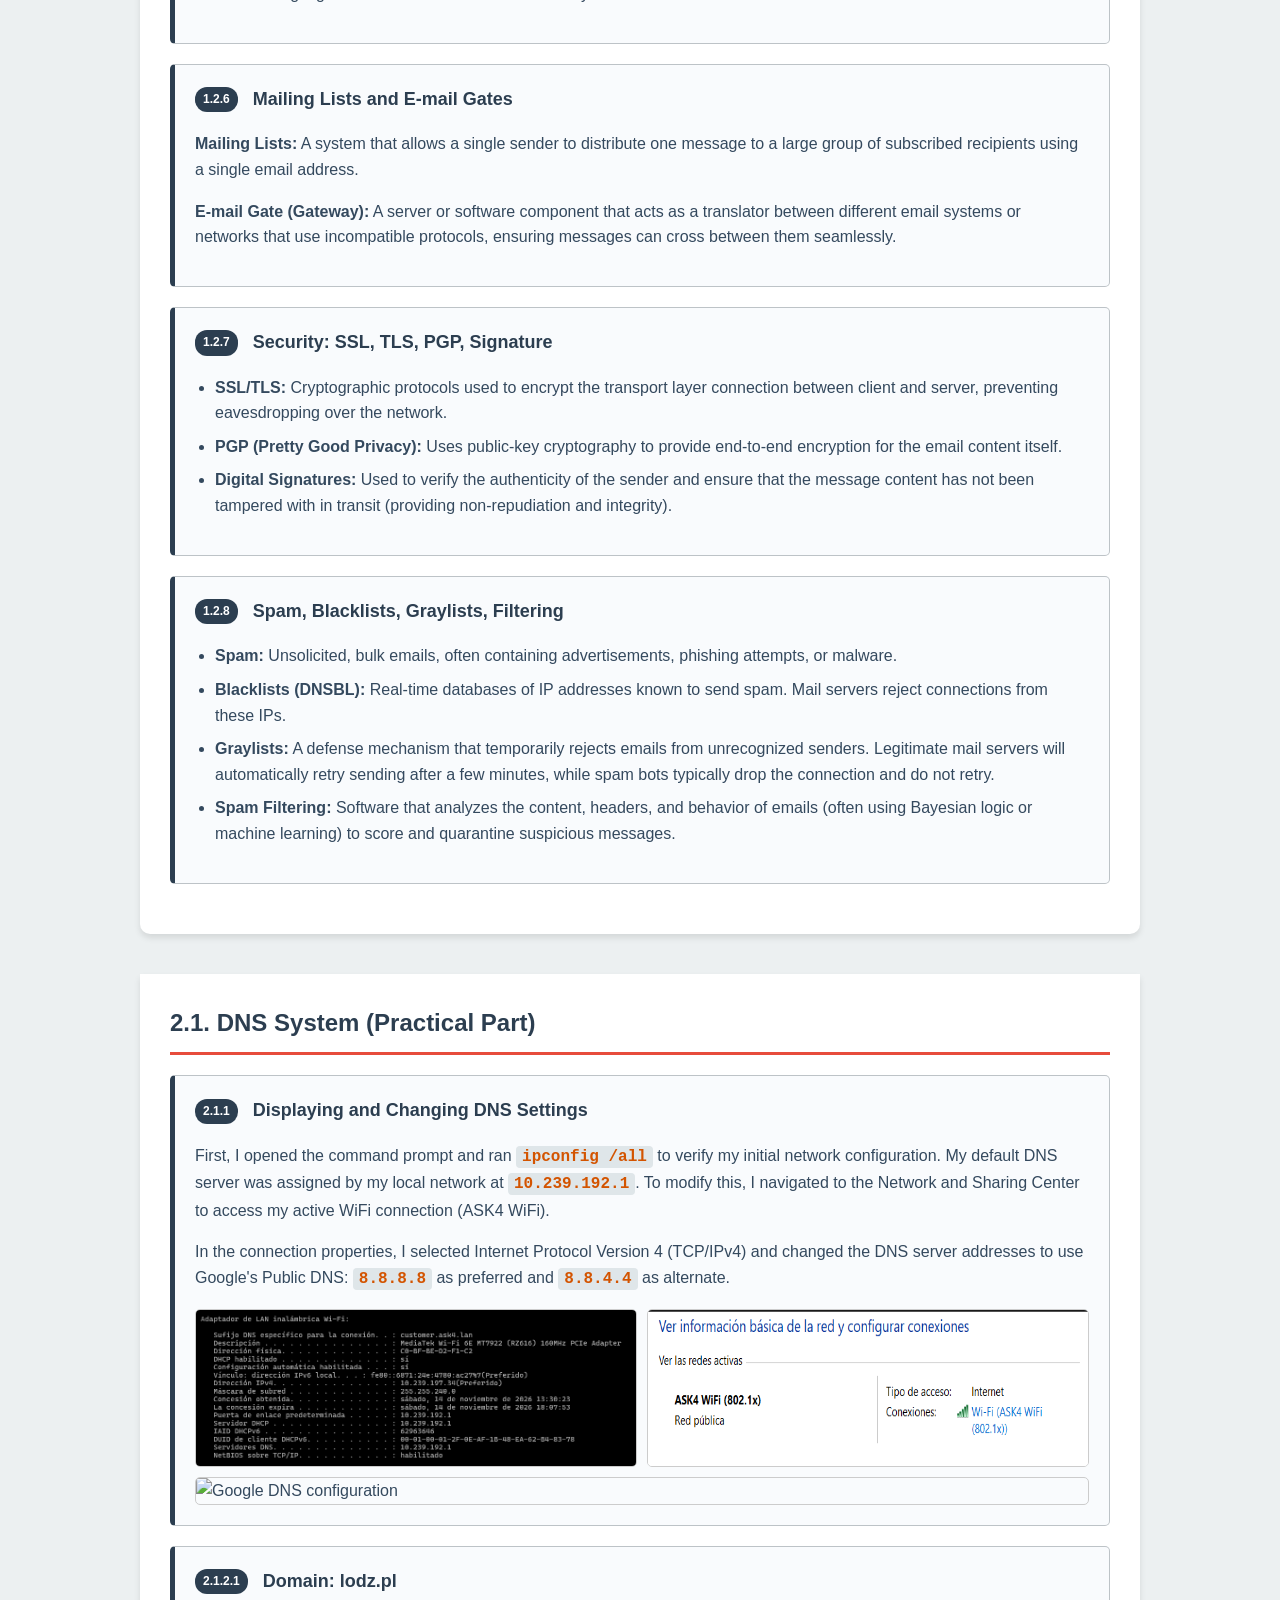
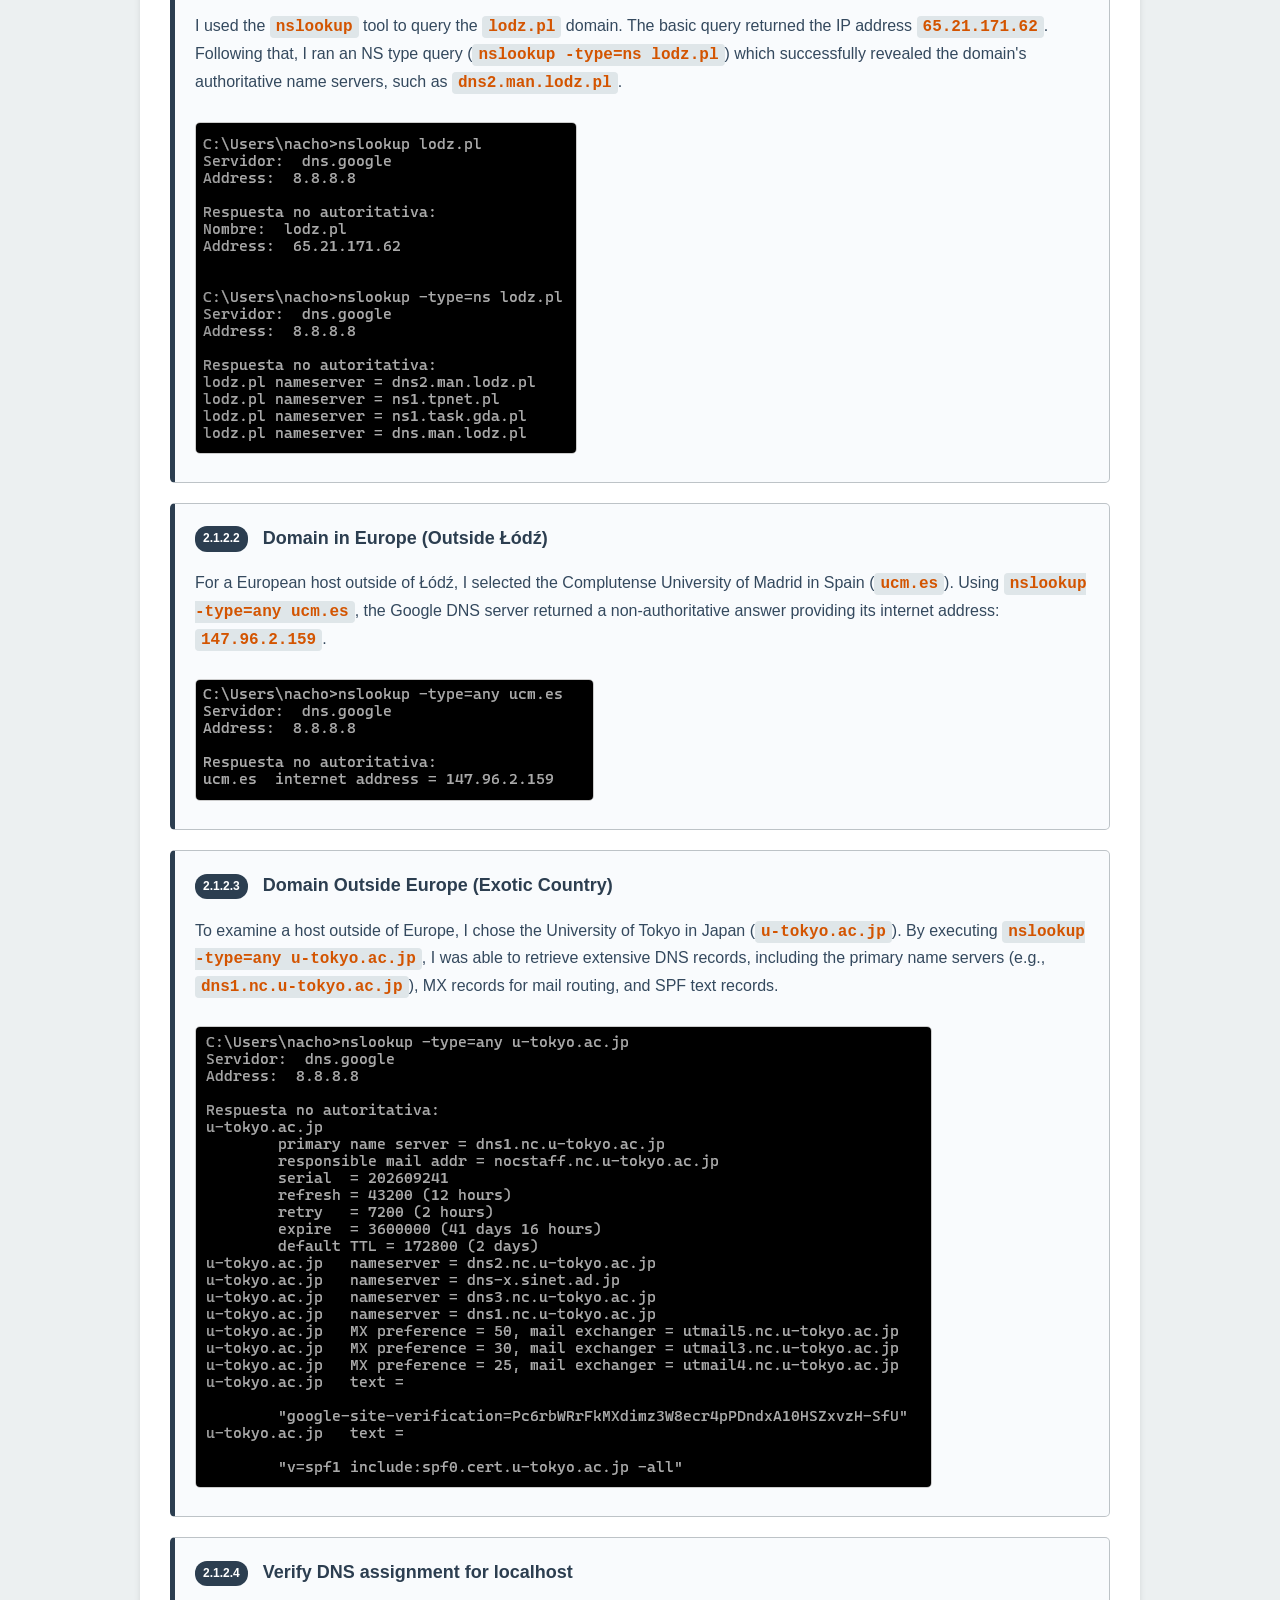
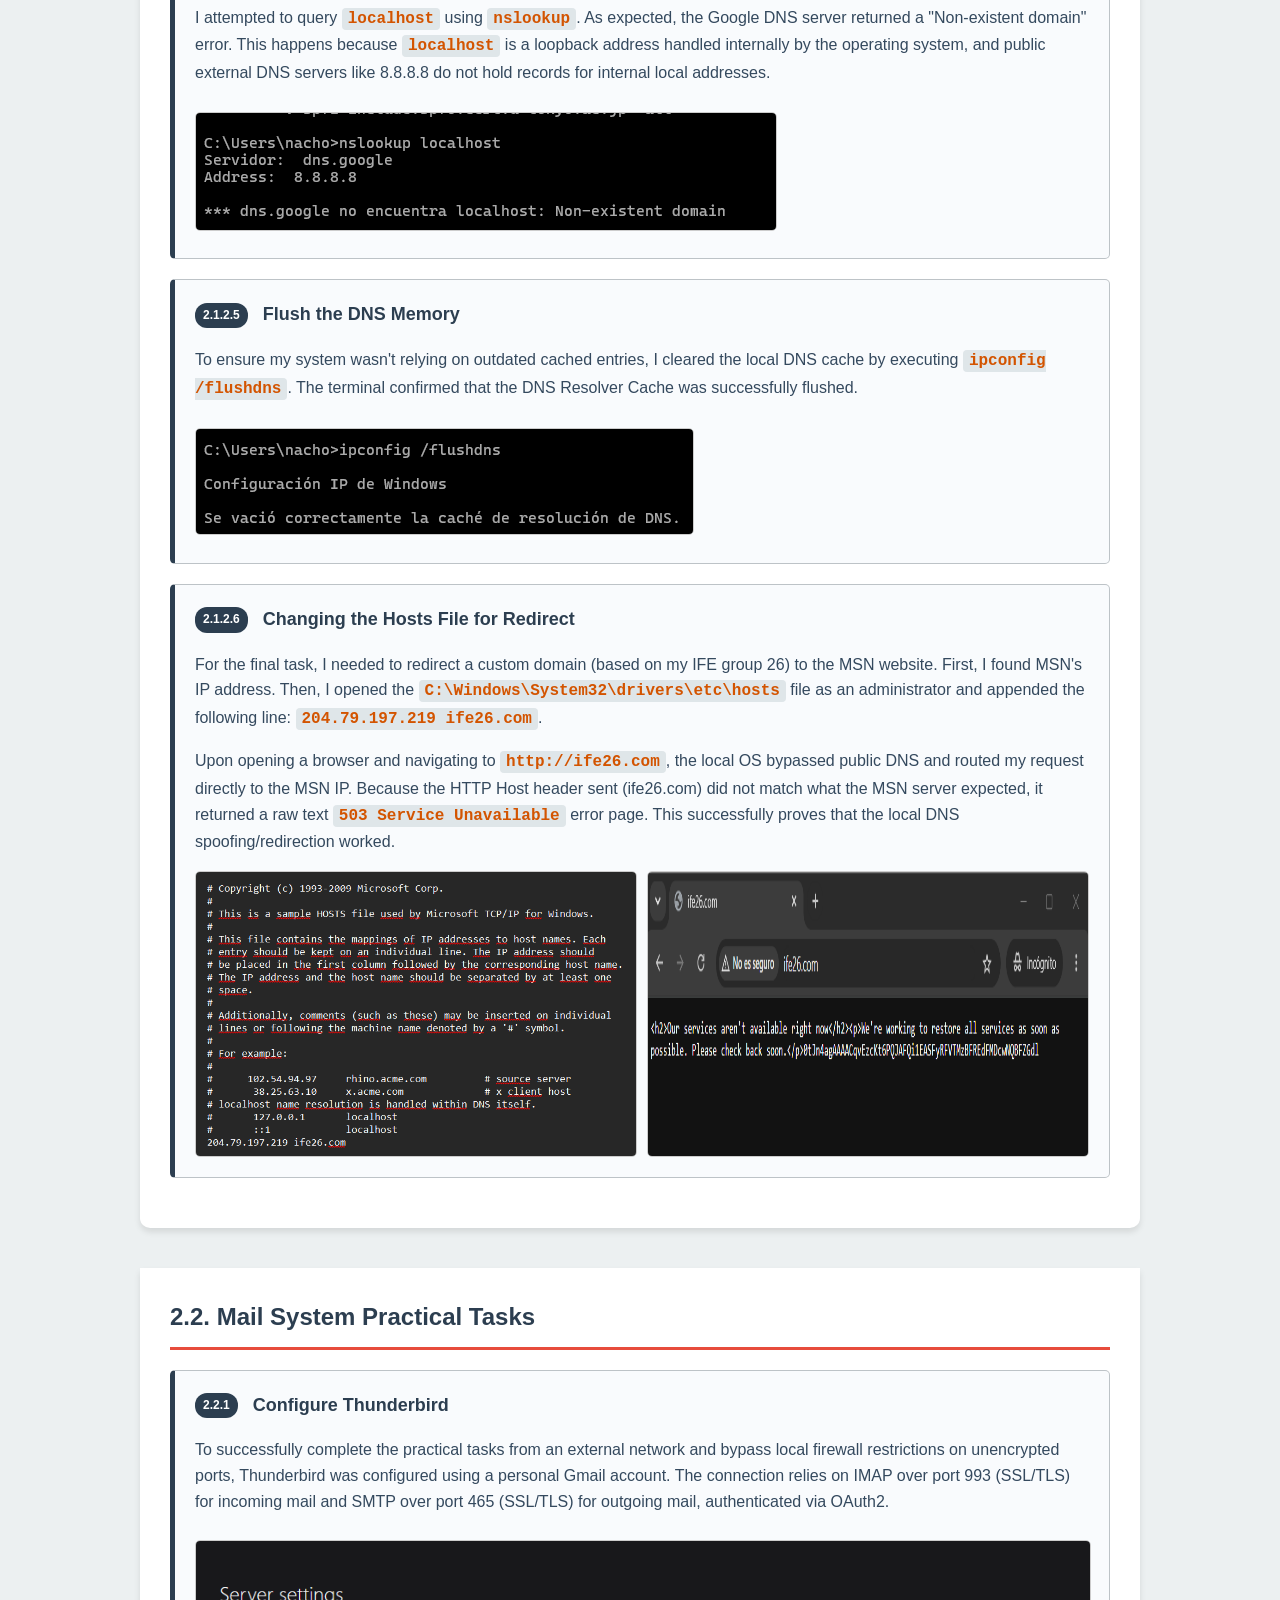
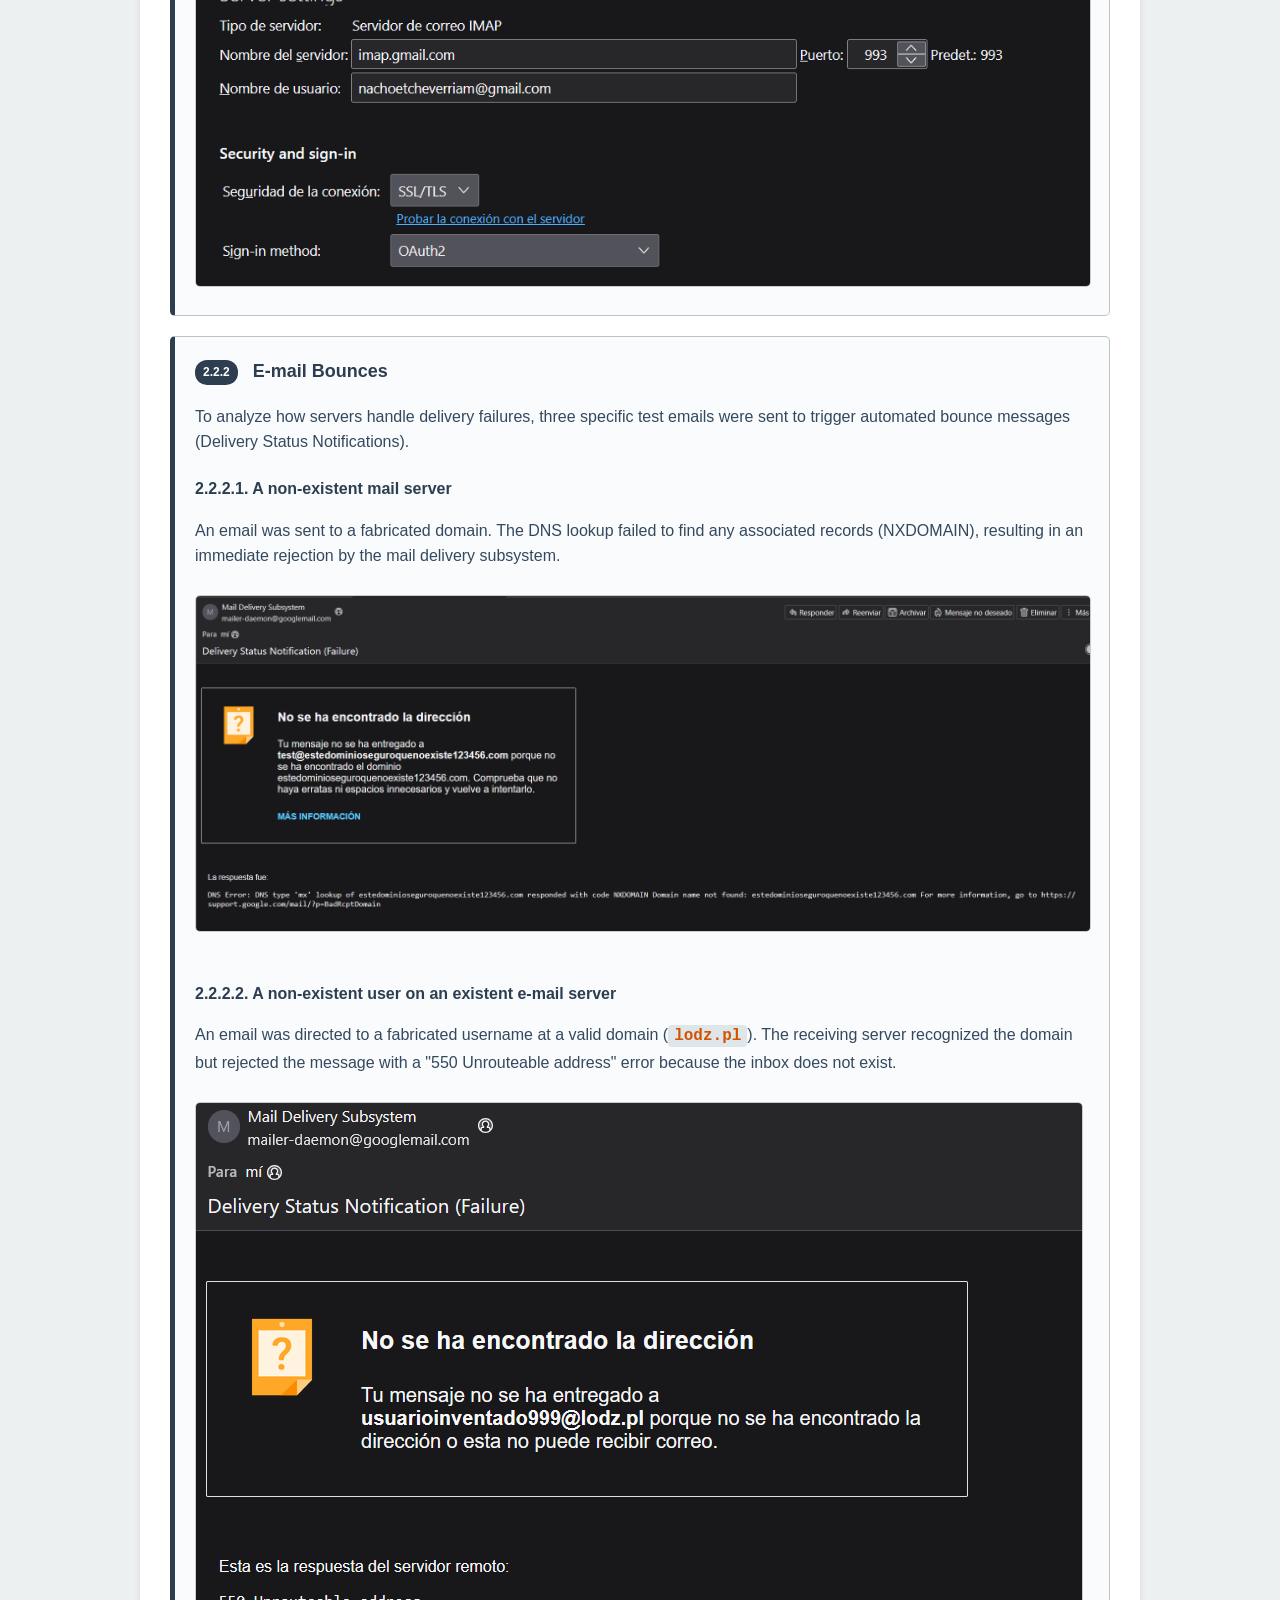
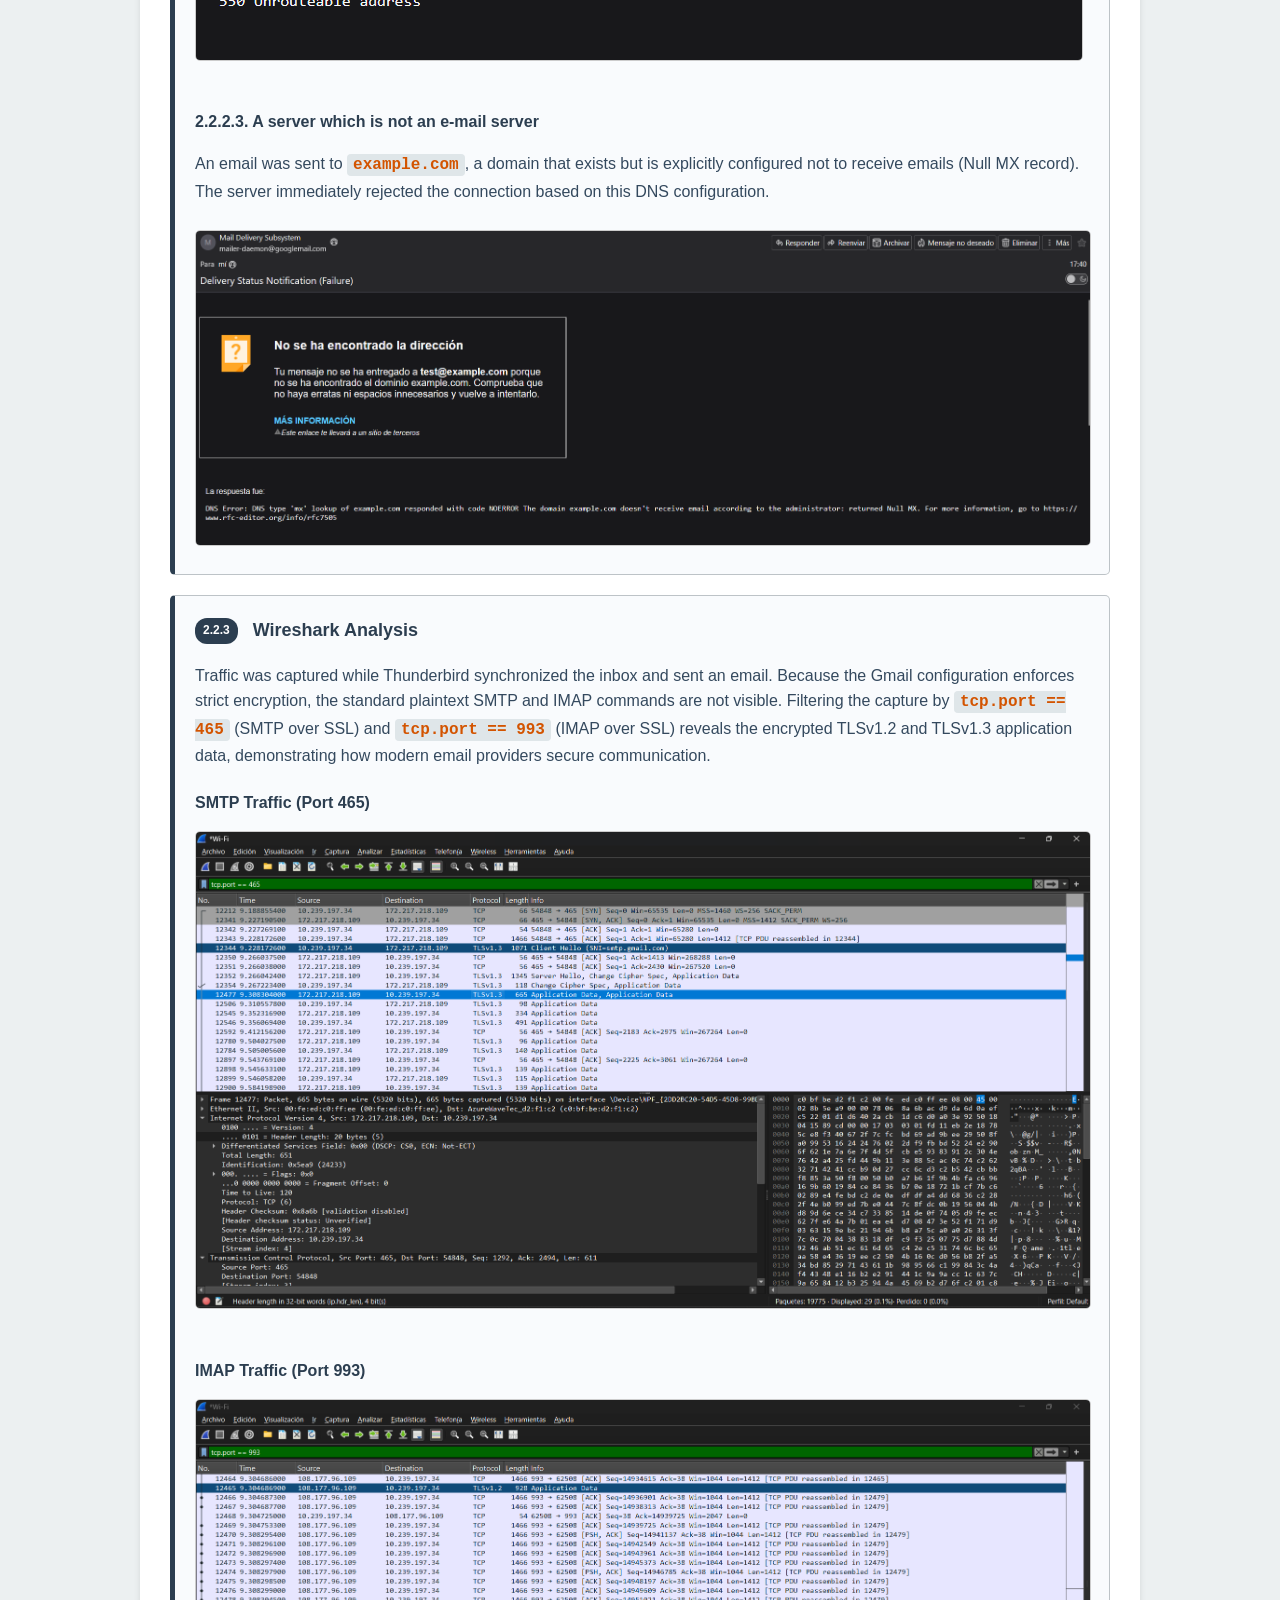
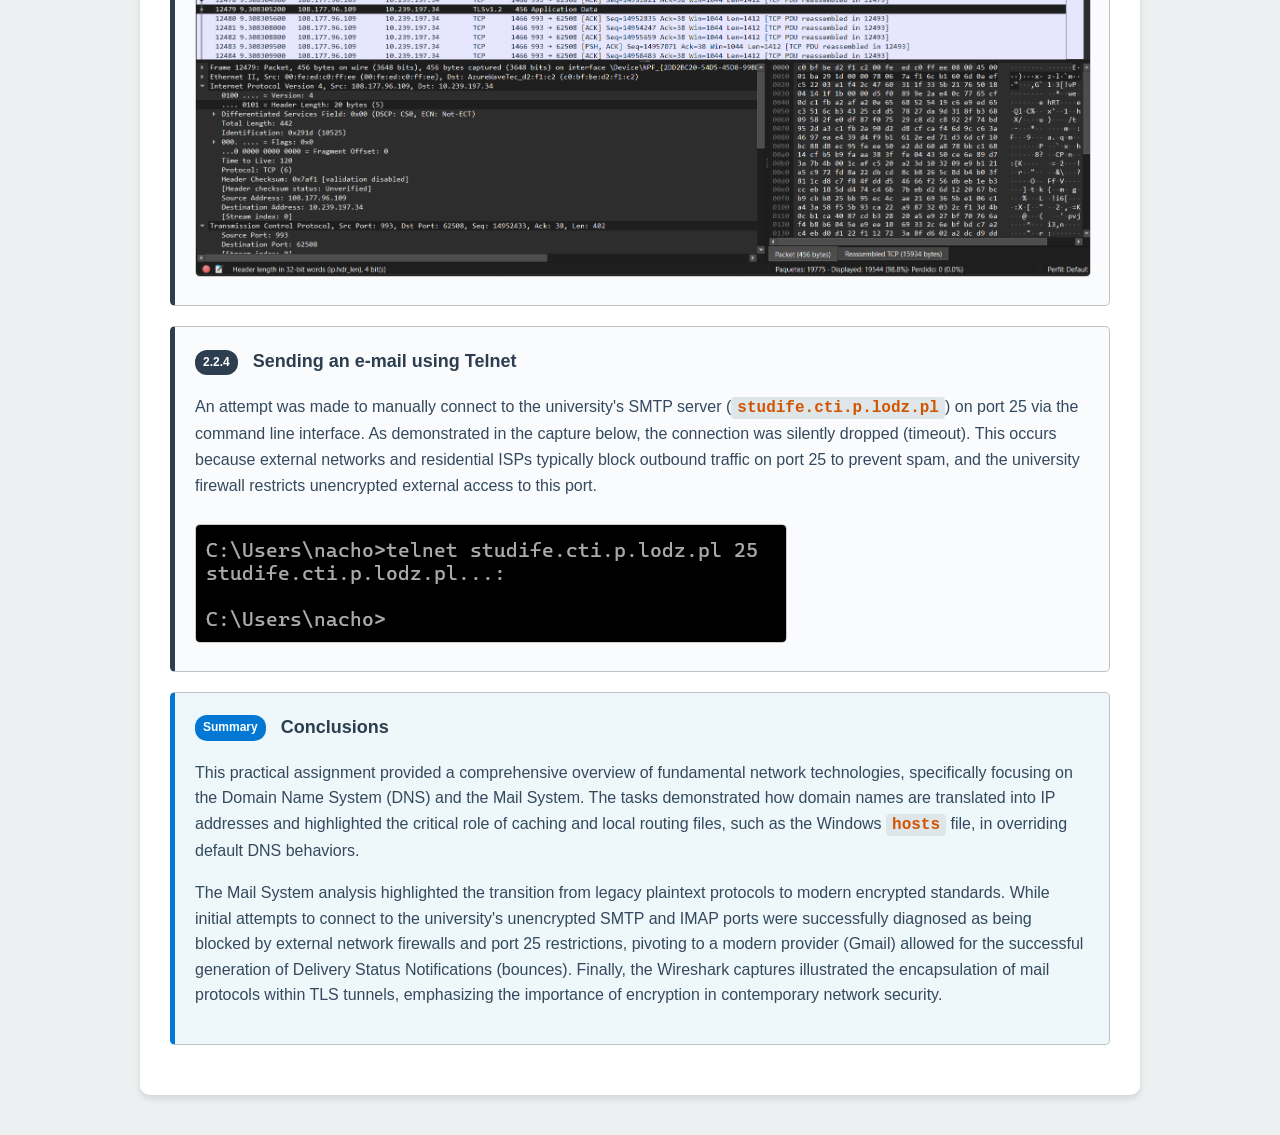
==== commit f29a59a0: "separar css" ====
--- a/assignment1/index.html
+++ b/assignment1/index.html
@@ -1,356 +1,368 @@
 <!DOCTYPE html>
 <html lang="en">
+
 <head>
     <meta charset="UTF-8">
     <meta name="viewport" content="width=device-width, initial-scale=1.0">
     <title>Network Technologies Report - Part 1</title>
-    <style>
-        :root {
-            --primary-color: #2c3e50;
-            --secondary-color: #e74c3c;
-            --bg-color: #ecf0f1;
-            --text-color: #34495e;
-            --card-bg: #ffffff;
-            --border-color: #bdc3c7;
-        }
-
-        body {
-            font-family: 'Segoe UI', Roboto, Helvetica, Arial, sans-serif;
-            background-color: var(--bg-color);
-            color: var(--text-color);
-            line-height: 1.6;
-            margin: 0;
-            padding: 20px;
-        }
-
-        .container {
-            max-width: 1000px;
-            margin: 0 auto;
-        }
-
-        header {
-            background-color: var(--primary-color);
-            color: #ffffff;
-            padding: 30px 20px;
-            text-align: center;
-            border-radius: 10px 10px 0 0;
-            box-shadow: 0 4px 6px rgba(0,0,0,0.1);
-        }
-
-        header h1 {
-            margin: 0;
-            font-size: 28px;
-        }
-
-        .report-section {
-            background-color: var(--card-bg);
-            padding: 30px;
-            margin-bottom: 20px;
-            border-radius: 0 0 10px 10px;
-            box-shadow: 0 4px 6px rgba(0,0,0,0.1);
-        }
-
-        h2 {
-            color: var(--primary-color);
-            border-bottom: 3px solid var(--secondary-color);
-            padding-bottom: 10px;
-            margin-top: 0;
-        }
-
-        .topic-block {
-            background: #f9fbfd;
-            border: 1px solid var(--border-color);
-            border-left: 5px solid var(--primary-color);
-            padding: 20px;
-            margin: 20px 0;
-            border-radius: 5px;
-            transition: transform 0.2s ease-in-out;
-        }
-
-        .topic-block:hover {
-            transform: translateX(5px);
-            border-left: 5px solid var(--secondary-color);
-        }
-
-        h3 {
-            margin-top: 0;
-            color: var(--primary-color);
-            font-size: 18px;
-        }
-
-        h4 {
-            color: var(--primary-color);
-            margin-bottom: 5px;
-        }
-
-        .badge {
-            display: inline-block;
-            background-color: var(--primary-color);
-            color: white;
-            padding: 3px 8px;
-            border-radius: 12px;
-            font-size: 12px;
-            font-weight: bold;
-            margin-right: 10px;
-            vertical-align: middle;
-        }
-
-        code {
-            background-color: #dfe6e9;
-            color: #d35400;
-            padding: 2px 6px;
-            border-radius: 4px;
-            font-family: 'Courier New', Courier, monospace;
-            font-weight: bold;
-        }
-
-        ul {
-            margin-top: 10px;
-            padding-left: 20px;
-        }
-
-        li {
-            margin-bottom: 8px;
-        }
-
-        .img-standard {
-            max-width: 100%;
-            margin-top: 10px;
-            border: 1px solid #ccc;
-            border-radius: 5px;
-        }
-    </style>
+    <link rel="stylesheet" href="style.css">
 </head>
+
 <body>
 
-<div class="container">
-    <header>
-        <h1>Network Technologies Report</h1>
-        <p>Theoretical Part 1: DNS & Mail Systems</p>
-    </header>
-
-    <div class="report-section">
-        <h2>1.1. DNS System</h2>
-
-        <div class="topic-block">
-            <h3><span class="badge">1.1.1</span> List of Top-Level Domains</h3>
-            <p>Top-Level Domains (TLDs) represent the highest level of the domain name system hierarchy directly under the root zone. They are categorized into several types:</p>
-            <ul>
-                <li><strong>Generic TLDs (gTLDs):</strong> Used for general purposes (e.g., <code>.com</code>, <code>.org</code>, <code>.net</code>, <code>.info</code>).</li>
-                <li><strong>Country-Code TLDs (ccTLDs):</strong> Assigned to specific countries or territories (e.g., <code>.pl</code> for Poland, <code>.es</code> for Spain, <code>.uk</code> for the UK).</li>
-                <li><strong>Sponsored TLDs (sTLDs):</strong> Proposed and supervised by private agencies or organizations (e.g., <code>.edu</code> for education, <code>.gov</code> for US government).</li>
-            </ul>
+    <div class="container">
+        <header>
+            <h1>Network Technologies Report</h1>
+            <p>Theoretical Part 1: DNS & Mail Systems</p>
+            <p><strong>Group ID: PL_1_5</strong></p>
+        </header>
+
+        <div class="report-section">
+            <h2>1.1. DNS System</h2>
+
+            <div class="topic-block">
+                <h3><span class="badge">1.1.1</span> List of Top-Level Domains</h3>
+                <p>Top-Level Domains (TLDs) represent the highest level of the domain name system hierarchy directly
+                    under the root zone. They are categorized into several types:</p>
+                <ul>
+                    <li><strong>Generic TLDs (gTLDs):</strong> Used for general purposes (e.g., <code>.com</code>,
+                        <code>.org</code>, <code>.net</code>, <code>.info</code>).
+                    </li>
+                    <li><strong>Country-Code TLDs (ccTLDs):</strong> Assigned to specific countries or territories
+                        (e.g., <code>.pl</code> for Poland, <code>.es</code> for Spain, <code>.uk</code> for the UK).
+                    </li>
+                    <li><strong>Sponsored TLDs (sTLDs):</strong> Proposed and supervised by private agencies or
+                        organizations (e.g., <code>.edu</code> for education, <code>.gov</code> for US government).</li>
+                </ul>
+            </div>
+
+            <div class="topic-block">
+                <h3><span class="badge">1.1.2</span> Hierarchical structure, Queries, and Delegation</h3>
+                <p><strong>Hierarchy:</strong> DNS is structured like an inverted tree. At the top is the Root (.),
+                    followed by TLDs (.com), Second-Level Domains (example.com), and Subdomains (mail.example.com).</p>
+                <p><strong>DNS Queries:</strong>
+                <ul>
+                    <li><em>Recursive:</em> The client asks the resolver to fetch the full answer. The resolver queries
+                        all necessary servers on behalf of the client.</li>
+                    <li><em>Iterative:</em> A server replies with the best answer it currently knows, usually a referral
+                        to a lower-level DNS server, without doing the full lookup itself.</li>
+                </ul>
+                </p>
+                <p><strong>DNS Delegation:</strong> The process where a parent domain assigns the authority of a
+                    subdomain to a different set of name servers using <code>NS</code> (Name Server) records.</p>
+            </div>
+
+            <div class="topic-block">
+                <h3><span class="badge">1.1.3</span> DNS Records, Forward and Reverse DNS</h3>
+                <p><strong>Common DNS Records:</strong></p>
+                <ul>
+                    <li><code>A</code>: Maps a hostname to an IPv4 address.</li>
+                    <li><code>AAAA</code>: Maps a hostname to an IPv6 address.</li>
+                    <li><code>MX</code>: Specifies the mail servers responsible for accepting email for the domain.</li>
+                    <li><code>CNAME</code>: Creates an alias pointing from one domain name to another.</li>
+                </ul>
+                <p><strong>DNS vs Reverse DNS:</strong> Forward DNS translates a human-readable hostname into an IP
+                    address. <strong>Reverse DNS (rDNS)</strong> does the exact opposite, translating an IP address back
+                    into a hostname using <code>PTR</code> records within the <code>in-addr.arpa</code> domain.</p>
+            </div>
+
+            <div class="topic-block">
+                <h3><span class="badge">1.1.4</span> Authoritative vs. Non-authoritative Answers</h3>
+                <p><strong>Authoritative Answer:</strong> This response comes directly from a name server that holds the
+                    original zone file and has been officially delegated to host the specific DNS records for that
+                    domain. It is the definitive source of truth.</p>
+                <p><strong>Non-authoritative Answer:</strong> This response comes from a DNS resolver's cache. The
+                    resolver previously looked up the record and saved it to speed up future queries, but it is not the
+                    official host of the domain.</p>
+            </div>
+
+            <div class="topic-block">
+                <h3><span class="badge">1.1.5</span> DNS Resolver, Cache, and /etc/hosts</h3>
+                <p><strong>DNS Resolver:</strong> The client-side component (or server acting on a client's behalf) that
+                    initiates the queries across the DNS infrastructure to resolve a hostname.</p>
+                <p><strong>DNS Cache:</strong> A temporary database maintained by resolvers or operating systems that
+                    stores recent DNS lookups based on their Time-To-Live (TTL) to reduce network traffic and latency.
+                </p>
+                <p><strong>/etc/hosts:</strong> A local, plaintext file on an operating system used to map IP addresses
+                    to hostnames manually. The OS typically checks this file <em>before</em> querying the external DNS
+                    system, making it useful for local overrides.</p>
+            </div>
+
+            <h2 style="margin-top: 40px;">1.2. Mail System</h2>
+
+            <div class="topic-block">
+                <h3><span class="badge">1.2.1</span> POP3, IMAP, SMTP and Client-Server Communication</h3>
+                <ul>
+                    <li><strong>SMTP (Simple Mail Transfer Protocol):</strong> Used for <em>sending</em> emails from a
+                        client to a server, or routing between servers (Ports: 25, 587, 465). <em>Basic commands:</em>
+                        <code>HELO/EHLO</code>, <code>MAIL FROM</code>, <code>RCPT TO</code>, <code>DATA</code>,
+                        <code>QUIT</code>.
+                    </li>
+                    <li><strong>POP3 (Post Office Protocol v3):</strong> Used for <em>retrieving</em> emails. It usually
+                        downloads the messages to the local device and deletes them from the server (Ports: 110, 995).
+                    </li>
+                    <li><strong>IMAP (Internet Message Access Protocol):</strong> Used for <em>accessing and
+                            syncing</em> emails across multiple devices while leaving the primary copies on the server
+                        (Ports: 143, 993).</li>
+                </ul>
+            </div>
+
+            <div class="topic-block">
+                <h3><span class="badge">1.2.2</span> NNTP Protocol</h3>
+                <p><strong>NNTP (Network News Transfer Protocol):</strong> An application protocol primarily used for
+                    reading and posting articles to Usenet newsgroups. It is designed to distribute news articles among
+                    news servers and allow clients to access them.</p>
+            </div>
+
+            <div class="topic-block">
+                <h3><span class="badge">1.2.3</span> Mailbox, Parameters, Aliases, Address</h3>
+                <p>An <strong>E-mail Address</strong> (e.g., <code>user@example.com</code>) defines the destination. The
+                    <strong>Mailbox</strong> is the actual storage space on the server where incoming messages for that
+                    address are saved. <strong>Aliases</strong> are virtual email addresses that do not have their own
+                    mailbox; instead, they automatically forward incoming messages to a primary, existing mailbox.
+                </p>
+            </div>
+
+            <div class="topic-block">
+                <h3><span class="badge">1.2.4</span> E-mail Structure: Header, Separator</h3>
+                <p>An email consists of two main parts separated by a strict boundary:</p>
+                <ul>
+                    <li><strong>Header:</strong> Contains routing metadata and attributes such as <code>To:</code>,
+                        <code>From:</code>, <code>Subject:</code>, and <code>Date:</code>.
+                    </li>
+                    <li><strong>Separator:</strong> A single, mandatory empty line (a Carriage Return Line Feed
+                        sequence: <code>CRLF CRLF</code>) that clearly indicates where the header ends and the message
+                        begins.</li>
+                    <li><strong>Body:</strong> The actual content of the email.</li>
+                </ul>
+            </div>
+
+            <div class="topic-block">
+                <h3><span class="badge">1.2.5</span> Attachments, E-mail Coding, and MIME</h3>
+                <p>Original email protocols only supported 7-bit ASCII text. <strong>MIME (Multipurpose Internet Mail
+                        Extensions)</strong> was introduced to allow emails to carry non-text formats (images, PDFs) and
+                    multiple parts. Because SMTP still requires text, attachments are encoded using algorithms like
+                    <strong>Base64</strong> to convert binary data into safe ASCII characters for transmission.
+                </p>
+            </div>
+
+            <div class="topic-block">
+                <h3><span class="badge">1.2.6</span> Mailing Lists and E-mail Gates</h3>
+                <p><strong>Mailing Lists:</strong> A system that allows a single sender to distribute one message to a
+                    large group of subscribed recipients using a single email address.</p>
+                <p><strong>E-mail Gate (Gateway):</strong> A server or software component that acts as a translator
+                    between different email systems or networks that use incompatible protocols, ensuring messages can
+                    cross between them seamlessly.</p>
+            </div>
+
+            <div class="topic-block">
+                <h3><span class="badge">1.2.7</span> Security: SSL, TLS, PGP, Signature</h3>
+                <ul>
+                    <li><strong>SSL/TLS:</strong> Cryptographic protocols used to encrypt the transport layer connection
+                        between client and server, preventing eavesdropping over the network.</li>
+                    <li><strong>PGP (Pretty Good Privacy):</strong> Uses public-key cryptography to provide end-to-end
+                        encryption for the email content itself.</li>
+                    <li><strong>Digital Signatures:</strong> Used to verify the authenticity of the sender and ensure
+                        that the message content has not been tampered with in transit (providing non-repudiation and
+                        integrity).</li>
+                </ul>
+            </div>
+
+            <div class="topic-block">
+                <h3><span class="badge">1.2.8</span> Spam, Blacklists, Graylists, Filtering</h3>
+                <ul>
+                    <li><strong>Spam:</strong> Unsolicited, bulk emails, often containing advertisements, phishing
+                        attempts, or malware.</li>
+                    <li><strong>Blacklists (DNSBL):</strong> Real-time databases of IP addresses known to send spam.
+                        Mail servers reject connections from these IPs.</li>
+                    <li><strong>Graylists:</strong> A defense mechanism that temporarily rejects emails from
+                        unrecognized senders. Legitimate mail servers will automatically retry sending after a few
+                        minutes, while spam bots typically drop the connection and do not retry.</li>
+                    <li><strong>Spam Filtering:</strong> Software that analyzes the content, headers, and behavior of
+                        emails (often using Bayesian logic or machine learning) to score and quarantine suspicious
+                        messages.</li>
+                </ul>
+            </div>
+
         </div>
 
-        <div class="topic-block">
-            <h3><span class="badge">1.1.2</span> Hierarchical structure, Queries, and Delegation</h3>
-            <p><strong>Hierarchy:</strong> DNS is structured like an inverted tree. At the top is the Root (.), followed by TLDs (.com), Second-Level Domains (example.com), and Subdomains (mail.example.com).</p>
-            <p><strong>DNS Queries:</strong>
-            <ul>
-                <li><em>Recursive:</em> The client asks the resolver to fetch the full answer. The resolver queries all necessary servers on behalf of the client.</li>
-                <li><em>Iterative:</em> A server replies with the best answer it currently knows, usually a referral to a lower-level DNS server, without doing the full lookup itself.</li>
-            </ul>
-            </p>
-            <p><strong>DNS Delegation:</strong> The process where a parent domain assigns the authority of a subdomain to a different set of name servers using <code>NS</code> (Name Server) records.</p>
+        <div class="report-section" style="margin-top: 40px;">
+            <h2>2.1. DNS System (Practical Part)</h2>
+
+            <div class="topic-block">
+                <h3><span class="badge">2.1.1</span> Displaying and Changing DNS Settings</h3>
+                <p>First, I opened the command prompt and ran <code>ipconfig /all</code> to verify my initial network
+                    configuration. My default DNS server was assigned by my local network at <code>10.239.192.1</code>.
+                    To modify this, I navigated to the Network and Sharing Center to access my active WiFi connection
+                    (ASK4 WiFi).</p>
+                <p>In the connection properties, I selected Internet Protocol Version 4 (TCP/IPv4) and changed the DNS
+                    server addresses to use Google's Public DNS: <code>8.8.8.8</code> as preferred and
+                    <code>8.8.4.4</code> as alternate.
+                </p>
+
+                <div style="display: flex; gap: 10px; margin-top: 15px; flex-wrap: wrap;">
+                    <img src="imgs/RedesDNS.png" alt="ipconfig /all output" class="img-standard"
+                        style="flex: 1; min-width: 300px; margin-top: 0;">
+                    <img src="imgs/centroderedes.png" alt="Network and sharing center" class="img-standard"
+                        style="flex: 1; min-width: 300px; margin-top: 0;">
+                    <img src="imgs/googledns.jpg" alt="Google DNS configuration" class="img-standard"
+                        style="flex: 1; min-width: 300px; margin-top: 0;">
+                </div>
+            </div>
+
+            <div class="topic-block">
+                <h3><span class="badge">2.1.2.1</span> Domain: lodz.pl</h3>
+                <p>I used the <code>nslookup</code> tool to query the <code>lodz.pl</code> domain. The basic query
+                    returned the IP address <code>65.21.171.62</code>. Following that, I ran an NS type query
+                    (<code>nslookup -type=ns lodz.pl</code>) which successfully revealed the domain's authoritative name
+                    servers, such as <code>dns2.man.lodz.pl</code>.</p>
+                <img src="imgs/domain.png" alt="nslookup lodz.pl" class="img-standard">
+            </div>
+
+            <div class="topic-block">
+                <h3><span class="badge">2.1.2.2</span> Domain in Europe (Outside Łódź)</h3>
+                <p>For a European host outside of Łódź, I selected the Complutense University of Madrid in Spain
+                    (<code>ucm.es</code>). Using <code>nslookup -type=any ucm.es</code>, the Google DNS server returned
+                    a non-authoritative answer providing its internet address: <code>147.96.2.159</code>.</p>
+                <img src="imgs/computerucm.png" alt="nslookup ucm.es" class="img-standard">
+            </div>
+
+            <div class="topic-block">
+                <h3><span class="badge">2.1.2.3</span> Domain Outside Europe (Exotic Country)</h3>
+                <p>To examine a host outside of Europe, I chose the University of Tokyo in Japan
+                    (<code>u-tokyo.ac.jp</code>). By executing <code>nslookup -type=any u-tokyo.ac.jp</code>, I was able
+                    to retrieve extensive DNS records, including the primary name servers (e.g.,
+                    <code>dns1.nc.u-tokyo.ac.jp</code>), MX records for mail routing, and SPF text records.
+                </p>
+                <img src="imgs/computerjp.png" alt="nslookup u-tokyo.ac.jp" class="img-standard">
+            </div>
+
+            <div class="topic-block">
+                <h3><span class="badge">2.1.2.4</span> Verify DNS assignment for localhost</h3>
+                <p>I attempted to query <code>localhost</code> using <code>nslookup</code>. As expected, the Google DNS
+                    server returned a "Non-existent domain" error. This happens because <code>localhost</code> is a
+                    loopback address handled internally by the operating system, and public external DNS servers like
+                    8.8.8.8 do not hold records for internal local addresses.</p>
+                <img src="imgs/localhost.png" alt="nslookup localhost" class="img-standard">
+            </div>
+
+            <div class="topic-block">
+                <h3><span class="badge">2.1.2.5</span> Flush the DNS Memory</h3>
+                <p>To ensure my system wasn't relying on outdated cached entries, I cleared the local DNS cache by
+                    executing <code>ipconfig /flushdns</code>. The terminal confirmed that the DNS Resolver Cache was
+                    successfully flushed.</p>
+                <img src="imgs/dnsflush.png" alt="ipconfig /flushdns" class="img-standard">
+            </div>
+
+            <div class="topic-block">
+                <h3><span class="badge">2.1.2.6</span> Changing the Hosts File for Redirect</h3>
+                <p>For the final task, I needed to redirect a custom domain (based on my IFE group 26) to the MSN
+                    website. First, I found MSN's IP address. Then, I opened the
+                    <code>C:\Windows\System32\drivers\etc\hosts</code> file as an administrator and appended the
+                    following line: <code>204.79.197.219 ife26.com</code>.
+                </p>
+                <p>Upon opening a browser and navigating to <code>http://ife26.com</code>, the local OS bypassed public
+                    DNS and routed my request directly to the MSN IP. Because the HTTP Host header sent (ife26.com) did
+                    not match what the MSN server expected, it returned a raw text <code>503 Service Unavailable</code>
+                    error page. This successfully proves that the local DNS spoofing/redirection worked.</p>
+
+                <div style="display: flex; gap: 10px; margin-top: 15px; flex-wrap: wrap;">
+                    <img src="imgs/hostschange.png" alt="Hosts file modification" class="img-standard"
+                        style="flex: 1; min-width: 300px; margin-top: 0;">
+                    <img src="imgs/webmsn.png" alt="Browser showing 503 error on MSN server" class="img-standard"
+                        style="flex: 1; min-width: 300px; margin-top: 0;">
+                </div>
+            </div>
+
         </div>
 
-        <div class="topic-block">
-            <h3><span class="badge">1.1.3</span> DNS Records, Forward and Reverse DNS</h3>
-            <p><strong>Common DNS Records:</strong></p>
-            <ul>
-                <li><code>A</code>: Maps a hostname to an IPv4 address.</li>
-                <li><code>AAAA</code>: Maps a hostname to an IPv6 address.</li>
-                <li><code>MX</code>: Specifies the mail servers responsible for accepting email for the domain.</li>
-                <li><code>CNAME</code>: Creates an alias pointing from one domain name to another.</li>
-            </ul>
-            <p><strong>DNS vs Reverse DNS:</strong> Forward DNS translates a human-readable hostname into an IP address. <strong>Reverse DNS (rDNS)</strong> does the exact opposite, translating an IP address back into a hostname using <code>PTR</code> records within the <code>in-addr.arpa</code> domain.</p>
-        </div>
-
-        <div class="topic-block">
-            <h3><span class="badge">1.1.4</span> Authoritative vs. Non-authoritative Answers</h3>
-            <p><strong>Authoritative Answer:</strong> This response comes directly from a name server that holds the original zone file and has been officially delegated to host the specific DNS records for that domain. It is the definitive source of truth.</p>
-            <p><strong>Non-authoritative Answer:</strong> This response comes from a DNS resolver's cache. The resolver previously looked up the record and saved it to speed up future queries, but it is not the official host of the domain.</p>
-        </div>
-
-        <div class="topic-block">
-            <h3><span class="badge">1.1.5</span> DNS Resolver, Cache, and /etc/hosts</h3>
-            <p><strong>DNS Resolver:</strong> The client-side component (or server acting on a client's behalf) that initiates the queries across the DNS infrastructure to resolve a hostname.</p>
-            <p><strong>DNS Cache:</strong> A temporary database maintained by resolvers or operating systems that stores recent DNS lookups based on their Time-To-Live (TTL) to reduce network traffic and latency.</p>
-            <p><strong>/etc/hosts:</strong> A local, plaintext file on an operating system used to map IP addresses to hostnames manually. The OS typically checks this file <em>before</em> querying the external DNS system, making it useful for local overrides.</p>
-        </div>
-
-        <h2 style="margin-top: 40px;">1.2. Mail System</h2>
-
-        <div class="topic-block">
-            <h3><span class="badge">1.2.1</span> POP3, IMAP, SMTP and Client-Server Communication</h3>
-            <ul>
-                <li><strong>SMTP (Simple Mail Transfer Protocol):</strong> Used for <em>sending</em> emails from a client to a server, or routing between servers (Ports: 25, 587, 465). <em>Basic commands:</em> <code>HELO/EHLO</code>, <code>MAIL FROM</code>, <code>RCPT TO</code>, <code>DATA</code>, <code>QUIT</code>.</li>
-                <li><strong>POP3 (Post Office Protocol v3):</strong> Used for <em>retrieving</em> emails. It usually downloads the messages to the local device and deletes them from the server (Ports: 110, 995).</li>
-                <li><strong>IMAP (Internet Message Access Protocol):</strong> Used for <em>accessing and syncing</em> emails across multiple devices while leaving the primary copies on the server (Ports: 143, 993).</li>
-            </ul>
-        </div>
-
-        <div class="topic-block">
-            <h3><span class="badge">1.2.2</span> NNTP Protocol</h3>
-            <p><strong>NNTP (Network News Transfer Protocol):</strong> An application protocol primarily used for reading and posting articles to Usenet newsgroups. It is designed to distribute news articles among news servers and allow clients to access them.</p>
-        </div>
-
-        <div class="topic-block">
-            <h3><span class="badge">1.2.3</span> Mailbox, Parameters, Aliases, Address</h3>
-            <p>An <strong>E-mail Address</strong> (e.g., <code>user@example.com</code>) defines the destination. The <strong>Mailbox</strong> is the actual storage space on the server where incoming messages for that address are saved. <strong>Aliases</strong> are virtual email addresses that do not have their own mailbox; instead, they automatically forward incoming messages to a primary, existing mailbox.</p>
-        </div>
-
-        <div class="topic-block">
-            <h3><span class="badge">1.2.4</span> E-mail Structure: Header, Separator</h3>
-            <p>An email consists of two main parts separated by a strict boundary:</p>
-            <ul>
-                <li><strong>Header:</strong> Contains routing metadata and attributes such as <code>To:</code>, <code>From:</code>, <code>Subject:</code>, and <code>Date:</code>.</li>
-                <li><strong>Separator:</strong> A single, mandatory empty line (a Carriage Return Line Feed sequence: <code>CRLF CRLF</code>) that clearly indicates where the header ends and the message begins.</li>
-                <li><strong>Body:</strong> The actual content of the email.</li>
-            </ul>
-        </div>
-
-        <div class="topic-block">
-            <h3><span class="badge">1.2.5</span> Attachments, E-mail Coding, and MIME</h3>
-            <p>Original email protocols only supported 7-bit ASCII text. <strong>MIME (Multipurpose Internet Mail Extensions)</strong> was introduced to allow emails to carry non-text formats (images, PDFs) and multiple parts. Because SMTP still requires text, attachments are encoded using algorithms like <strong>Base64</strong> to convert binary data into safe ASCII characters for transmission.</p>
-        </div>
-
-        <div class="topic-block">
-            <h3><span class="badge">1.2.6</span> Mailing Lists and E-mail Gates</h3>
-            <p><strong>Mailing Lists:</strong> A system that allows a single sender to distribute one message to a large group of subscribed recipients using a single email address.</p>
-            <p><strong>E-mail Gate (Gateway):</strong> A server or software component that acts as a translator between different email systems or networks that use incompatible protocols, ensuring messages can cross between them seamlessly.</p>
-        </div>
-
-        <div class="topic-block">
-            <h3><span class="badge">1.2.7</span> Security: SSL, TLS, PGP, Signature</h3>
-            <ul>
-                <li><strong>SSL/TLS:</strong> Cryptographic protocols used to encrypt the transport layer connection between client and server, preventing eavesdropping over the network.</li>
-                <li><strong>PGP (Pretty Good Privacy):</strong> Uses public-key cryptography to provide end-to-end encryption for the email content itself.</li>
-                <li><strong>Digital Signatures:</strong> Used to verify the authenticity of the sender and ensure that the message content has not been tampered with in transit (providing non-repudiation and integrity).</li>
-            </ul>
-        </div>
-
-        <div class="topic-block">
-            <h3><span class="badge">1.2.8</span> Spam, Blacklists, Graylists, Filtering</h3>
-            <ul>
-                <li><strong>Spam:</strong> Unsolicited, bulk emails, often containing advertisements, phishing attempts, or malware.</li>
-                <li><strong>Blacklists (DNSBL):</strong> Real-time databases of IP addresses known to send spam. Mail servers reject connections from these IPs.</li>
-                <li><strong>Graylists:</strong> A defense mechanism that temporarily rejects emails from unrecognized senders. Legitimate mail servers will automatically retry sending after a few minutes, while spam bots typically drop the connection and do not retry.</li>
-                <li><strong>Spam Filtering:</strong> Software that analyzes the content, headers, and behavior of emails (often using Bayesian logic or machine learning) to score and quarantine suspicious messages.</li>
-            </ul>
-        </div>
-
-    </div>
-
-    <div class="report-section" style="margin-top: 40px;">
-        <h2>2.1. DNS System (Practical Part)</h2>
-
-        <div class="topic-block">
-            <h3><span class="badge">2.1.1</span> Displaying and Changing DNS Settings</h3>
-            <p>First, I opened the command prompt and ran <code>ipconfig /all</code> to verify my initial network configuration. My default DNS server was assigned by my local network at <code>10.239.192.1</code>. To modify this, I navigated to the Network and Sharing Center to access my active WiFi connection (ASK4 WiFi).</p>
-            <p>In the connection properties, I selected Internet Protocol Version 4 (TCP/IPv4) and changed the DNS server addresses to use Google's Public DNS: <code>8.8.8.8</code> as preferred and <code>8.8.4.4</code> as alternate.</p>
-
-            <div style="display: flex; gap: 10px; margin-top: 15px; flex-wrap: wrap;">
-                <img src="imgs/RedesDNS.png" alt="ipconfig /all output" class="img-standard" style="flex: 1; min-width: 300px; margin-top: 0;">
-                <img src="imgs/centroderedes.png" alt="Network and sharing center" class="img-standard" style="flex: 1; min-width: 300px; margin-top: 0;">
-                <img src="imgs/googledns.jpg" alt="Google DNS configuration" class="img-standard" style="flex: 1; min-width: 300px; margin-top: 0;">
-            </div>
-        </div>
-
-        <div class="topic-block">
-            <h3><span class="badge">2.1.2.1</span> Domain: lodz.pl</h3>
-            <p>I used the <code>nslookup</code> tool to query the <code>lodz.pl</code> domain. The basic query returned the IP address <code>65.21.171.62</code>. Following that, I ran an NS type query (<code>nslookup -type=ns lodz.pl</code>) which successfully revealed the domain's authoritative name servers, such as <code>dns2.man.lodz.pl</code>.</p>
-            <img src="imgs/domain.png" alt="nslookup lodz.pl" class="img-standard">
-        </div>
-
-        <div class="topic-block">
-            <h3><span class="badge">2.1.2.2</span> Domain in Europe (Outside Łódź)</h3>
-            <p>For a European host outside of Łódź, I selected the Complutense University of Madrid in Spain (<code>ucm.es</code>). Using <code>nslookup -type=any ucm.es</code>, the Google DNS server returned a non-authoritative answer providing its internet address: <code>147.96.2.159</code>.</p>
-            <img src="imgs/computerucm.png" alt="nslookup ucm.es" class="img-standard">
-        </div>
-
-        <div class="topic-block">
-            <h3><span class="badge">2.1.2.3</span> Domain Outside Europe (Exotic Country)</h3>
-            <p>To examine a host outside of Europe, I chose the University of Tokyo in Japan (<code>u-tokyo.ac.jp</code>). By executing <code>nslookup -type=any u-tokyo.ac.jp</code>, I was able to retrieve extensive DNS records, including the primary name servers (e.g., <code>dns1.nc.u-tokyo.ac.jp</code>), MX records for mail routing, and SPF text records.</p>
-            <img src="imgs/computerjp.png" alt="nslookup u-tokyo.ac.jp" class="img-standard">
-        </div>
-
-        <div class="topic-block">
-            <h3><span class="badge">2.1.2.4</span> Verify DNS assignment for localhost</h3>
-            <p>I attempted to query <code>localhost</code> using <code>nslookup</code>. As expected, the Google DNS server returned a "Non-existent domain" error. This happens because <code>localhost</code> is a loopback address handled internally by the operating system, and public external DNS servers like 8.8.8.8 do not hold records for internal local addresses.</p>
-            <img src="imgs/localhost.png" alt="nslookup localhost" class="img-standard">
-        </div>
-
-        <div class="topic-block">
-            <h3><span class="badge">2.1.2.5</span> Flush the DNS Memory</h3>
-            <p>To ensure my system wasn't relying on outdated cached entries, I cleared the local DNS cache by executing <code>ipconfig /flushdns</code>. The terminal confirmed that the DNS Resolver Cache was successfully flushed.</p>
-            <img src="imgs/dnsflush.png" alt="ipconfig /flushdns" class="img-standard">
-        </div>
-
-        <div class="topic-block">
-            <h3><span class="badge">2.1.2.6</span> Changing the Hosts File for Redirect</h3>
-            <p>For the final task, I needed to redirect a custom domain (based on my IFE group 26) to the MSN website. First, I found MSN's IP address. Then, I opened the <code>C:\Windows\System32\drivers\etc\hosts</code> file as an administrator and appended the following line: <code>204.79.197.219 ife26.com</code>.</p>
-            <p>Upon opening a browser and navigating to <code>http://ife26.com</code>, the local OS bypassed public DNS and routed my request directly to the MSN IP. Because the HTTP Host header sent (ife26.com) did not match what the MSN server expected, it returned a raw text <code>503 Service Unavailable</code> error page. This successfully proves that the local DNS spoofing/redirection worked.</p>
-
-            <div style="display: flex; gap: 10px; margin-top: 15px; flex-wrap: wrap;">
-                <img src="imgs/hostschange.png" alt="Hosts file modification" class="img-standard" style="flex: 1; min-width: 300px; margin-top: 0;">
-                <img src="imgs/webmsn.png" alt="Browser showing 503 error on MSN server" class="img-standard" style="flex: 1; min-width: 300px; margin-top: 0;">
-            </div>
-        </div>
-
-    </div>
-
-    <!-- Corrected 2.2 Section -->
-    <div class="report-section" id="mail-system" style="margin-top: 40px;">
-        <h2>2.2. Mail System Practical Tasks</h2>
-
-        <div class="topic-block">
-            <h3><span class="badge">2.2.1</span> Configure Thunderbird</h3>
-            <p>To successfully complete the practical tasks from an external network and bypass local firewall restrictions on unencrypted ports, Thunderbird was configured using a personal Gmail account. The connection relies on IMAP over port 993 (SSL/TLS) for incoming mail and SMTP over port 465 (SSL/TLS) for outgoing mail, authenticated via OAuth2.</p>
-            <img src="imgs/conf_thunderbird.png" alt="Thunderbird Server Settings Configuration" class="img-standard">
-        </div>
-
-        <div class="topic-block">
-            <h3><span class="badge">2.2.2</span> E-mail Bounces</h3>
-            <p>To analyze how servers handle delivery failures, three specific test emails were sent to trigger automated bounce messages (Delivery Status Notifications).</p>
-
-            <h4>2.2.2.1. A non-existent mail server</h4>
-            <p>An email was sent to a fabricated domain. The DNS lookup failed to find any associated records (NXDOMAIN), resulting in an immediate rejection by the mail delivery subsystem.</p>
-            <img src="imgs/No Existing Server.png" alt="Bounce message for non-existent server" class="img-standard" style="margin-bottom: 20px;">
-
-            <h4>2.2.2.2. A non-existent user on an existent e-mail server</h4>
-            <p>An email was directed to a fabricated username at a valid domain (<code>lodz.pl</code>). The receiving server recognized the domain but rejected the message with a "550 Unrouteable address" error because the inbox does not exist.</p>
-            <img src="imgs/No Existing User.png" alt="Bounce message for non-existent user" class="img-standard" style="margin-bottom: 20px;">
-
-            <h4>2.2.2.3. A server which is not an e-mail server</h4>
-            <p>An email was sent to <code>example.com</code>, a domain that exists but is explicitly configured not to receive emails (Null MX record). The server immediately rejected the connection based on this DNS configuration.</p>
-            <img src="imgs/No Email Server.png" alt="Bounce message for server without SMTP service" class="img-standard">
-        </div>
-
-        <div class="topic-block">
-            <h3><span class="badge">2.2.3</span> Wireshark Analysis</h3>
-            <p>Traffic was captured while Thunderbird synchronized the inbox and sent an email. Because the Gmail configuration enforces strict encryption, the standard plaintext SMTP and IMAP commands are not visible. Filtering the capture by <code>tcp.port == 465</code> (SMTP over SSL) and <code>tcp.port == 993</code> (IMAP over SSL) reveals the encrypted TLSv1.2 and TLSv1.3 application data, demonstrating how modern email providers secure communication.</p>
-
-            <h4>SMTP Traffic (Port 465)</h4>
-            <img src="imgs/port465.png" alt="Wireshark capture showing encrypted TLS traffic for SMTP" class="img-standard" style="margin-bottom: 20px;">
-
-            <h4>IMAP Traffic (Port 993)</h4>
-            <img src="imgs/port993.png" alt="Wireshark capture showing encrypted TLS traffic for IMAP" class="img-standard">
-        </div>
-
-        <div class="topic-block">
-            <h3><span class="badge">2.2.4</span> Sending an e-mail using Telnet</h3>
-            <p>An attempt was made to manually connect to the university's SMTP server (<code>studife.cti.p.lodz.pl</code>) on port 25 via the command line interface. As demonstrated in the capture below, the connection was silently dropped (timeout). This occurs because external networks and residential ISPs typically block outbound traffic on port 25 to prevent spam, and the university firewall restricts unencrypted external access to this port.</p>
-            <img src="imgs/fallotelnet.png" alt="Telnet connection attempt dropping due to firewall rules" class="img-standard" style="max-width: 70%;">
-        </div>
-
-        <div class="topic-block" style="background-color: #eef7f9; border-left-color: #0078d4;">
-            <h3><span class="badge" style="background-color: #0078d4;">Summary</span> Conclusions</h3>
-            <p>This practical assignment provided a comprehensive overview of fundamental network technologies, specifically focusing on the Domain Name System (DNS) and the Mail System. The tasks demonstrated how domain names are translated into IP addresses and highlighted the critical role of caching and local routing files, such as the Windows <code>hosts</code> file, in overriding default DNS behaviors.</p>
-            <p>The Mail System analysis highlighted the transition from legacy plaintext protocols to modern encrypted standards. While initial attempts to connect to the university's unencrypted SMTP and IMAP ports were successfully diagnosed as being blocked by external network firewalls and port 25 restrictions, pivoting to a modern provider (Gmail) allowed for the successful generation of Delivery Status Notifications (bounces). Finally, the Wireshark captures illustrated the encapsulation of mail protocols within TLS tunnels, emphasizing the importance of encryption in contemporary network security.</p>
+        <!-- Corrected 2.2 Section -->
+        <div class="report-section" id="mail-system" style="margin-top: 40px;">
+            <h2>2.2. Mail System Practical Tasks</h2>
+
+            <div class="topic-block">
+                <h3><span class="badge">2.2.1</span> Configure Thunderbird</h3>
+                <p>To successfully complete the practical tasks from an external network and bypass local firewall
+                    restrictions on unencrypted ports, Thunderbird was configured using a personal Gmail account. The
+                    connection relies on IMAP over port 993 (SSL/TLS) for incoming mail and SMTP over port 465 (SSL/TLS)
+                    for outgoing mail, authenticated via OAuth2.</p>
+                <img src="imgs/conf_thunderbird.png" alt="Thunderbird Server Settings Configuration"
+                    class="img-standard">
+            </div>
+
+            <div class="topic-block">
+                <h3><span class="badge">2.2.2</span> E-mail Bounces</h3>
+                <p>To analyze how servers handle delivery failures, three specific test emails were sent to trigger
+                    automated bounce messages (Delivery Status Notifications).</p>
+
+                <h4>2.2.2.1. A non-existent mail server</h4>
+                <p>An email was sent to a fabricated domain. The DNS lookup failed to find any associated records
+                    (NXDOMAIN), resulting in an immediate rejection by the mail delivery subsystem.</p>
+                <img src="imgs/No Existing Server.png" alt="Bounce message for non-existent server" class="img-standard"
+                    style="margin-bottom: 20px;">
+
+                <h4>2.2.2.2. A non-existent user on an existent e-mail server</h4>
+                <p>An email was directed to a fabricated username at a valid domain (<code>lodz.pl</code>). The
+                    receiving server recognized the domain but rejected the message with a "550 Unrouteable address"
+                    error because the inbox does not exist.</p>
+                <img src="imgs/No Existing User.png" alt="Bounce message for non-existent user" class="img-standard"
+                    style="margin-bottom: 20px;">
+
+                <h4>2.2.2.3. A server which is not an e-mail server</h4>
+                <p>An email was sent to <code>example.com</code>, a domain that exists but is explicitly configured not
+                    to receive emails (Null MX record). The server immediately rejected the connection based on this DNS
+                    configuration.</p>
+                <img src="imgs/No Email Server.png" alt="Bounce message for server without SMTP service"
+                    class="img-standard">
+            </div>
+
+            <div class="topic-block">
+                <h3><span class="badge">2.2.3</span> Wireshark Analysis</h3>
+                <p>Traffic was captured while Thunderbird synchronized the inbox and sent an email. Because the Gmail
+                    configuration enforces strict encryption, the standard plaintext SMTP and IMAP commands are not
+                    visible. Filtering the capture by <code>tcp.port == 465</code> (SMTP over SSL) and
+                    <code>tcp.port == 993</code> (IMAP over SSL) reveals the encrypted TLSv1.2 and TLSv1.3 application
+                    data, demonstrating how modern email providers secure communication.
+                </p>
+
+                <h4>SMTP Traffic (Port 465)</h4>
+                <img src="imgs/port465.png" alt="Wireshark capture showing encrypted TLS traffic for SMTP"
+                    class="img-standard" style="margin-bottom: 20px;">
+
+                <h4>IMAP Traffic (Port 993)</h4>
+                <img src="imgs/port993.png" alt="Wireshark capture showing encrypted TLS traffic for IMAP"
+                    class="img-standard">
+            </div>
+
+            <div class="topic-block">
+                <h3><span class="badge">2.2.4</span> Sending an e-mail using Telnet</h3>
+                <p>An attempt was made to manually connect to the university's SMTP server
+                    (<code>studife.cti.p.lodz.pl</code>) on port 25 via the command line interface. As demonstrated in
+                    the capture below, the connection was silently dropped (timeout). This occurs because external
+                    networks and residential ISPs typically block outbound traffic on port 25 to prevent spam, and the
+                    university firewall restricts unencrypted external access to this port.</p>
+                <img src="imgs/fallotelnet.png" alt="Telnet connection attempt dropping due to firewall rules"
+                    class="img-standard" style="max-width: 70%;">
+            </div>
+
+            <div class="topic-block" style="background-color: #eef7f9; border-left-color: #0078d4;">
+                <h3><span class="badge" style="background-color: #0078d4;">Summary</span> Conclusions</h3>
+                <p>This practical assignment provided a comprehensive overview of fundamental network technologies,
+                    specifically focusing on the Domain Name System (DNS) and the Mail System. The tasks demonstrated
+                    how domain names are translated into IP addresses and highlighted the critical role of caching and
+                    local routing files, such as the Windows <code>hosts</code> file, in overriding default DNS
+                    behaviors.</p>
+                <p>The Mail System analysis highlighted the transition from legacy plaintext protocols to modern
+                    encrypted standards. While initial attempts to connect to the university's unencrypted SMTP and IMAP
+                    ports were successfully diagnosed as being blocked by external network firewalls and port 25
+                    restrictions, pivoting to a modern provider (Gmail) allowed for the successful generation of
+                    Delivery Status Notifications (bounces). Finally, the Wireshark captures illustrated the
+                    encapsulation of mail protocols within TLS tunnels, emphasizing the importance of encryption in
+                    contemporary network security.</p>
+            </div>
         </div>
     </div>
-</div>
 
 </body>
+
 </html>
--- a/assignment1/style.css
+++ b/assignment1/style.css
@@ -0,0 +1,114 @@
+:root {
+    --primary-color: #2c3e50;
+    --secondary-color: #e74c3c;
+    --bg-color: #ecf0f1;
+    --text-color: #34495e;
+    --card-bg: #ffffff;
+    --border-color: #bdc3c7;
+}
+
+body {
+    font-family: 'Segoe UI', Roboto, Helvetica, Arial, sans-serif;
+    background-color: var(--bg-color);
+    color: var(--text-color);
+    line-height: 1.6;
+    margin: 0;
+    padding: 20px;
+}
+
+.container {
+    max-width: 1000px;
+    margin: 0 auto;
+}
+
+header {
+    background-color: var(--primary-color);
+    color: #ffffff;
+    padding: 30px 20px;
+    text-align: center;
+    border-radius: 10px 10px 0 0;
+    box-shadow: 0 4px 6px rgba(0, 0, 0, 0.1);
+}
+
+header h1 {
+    margin: 0;
+    font-size: 28px;
+}
+
+.report-section {
+    background-color: var(--card-bg);
+    padding: 30px;
+    margin-bottom: 20px;
+    border-radius: 0 0 10px 10px;
+    box-shadow: 0 4px 6px rgba(0, 0, 0, 0.1);
+}
+
+h2 {
+    color: var(--primary-color);
+    border-bottom: 3px solid var(--secondary-color);
+    padding-bottom: 10px;
+    margin-top: 0;
+}
+
+.topic-block {
+    background: #f9fbfd;
+    border: 1px solid var(--border-color);
+    border-left: 5px solid var(--primary-color);
+    padding: 20px;
+    margin: 20px 0;
+    border-radius: 5px;
+    transition: transform 0.2s ease-in-out;
+}
+
+.topic-block:hover {
+    transform: translateX(5px);
+    border-left: 5px solid var(--secondary-color);
+}
+
+h3 {
+    margin-top: 0;
+    color: var(--primary-color);
+    font-size: 18px;
+}
+
+h4 {
+    color: var(--primary-color);
+    margin-bottom: 5px;
+}
+
+.badge {
+    display: inline-block;
+    background-color: var(--primary-color);
+    color: white;
+    padding: 3px 8px;
+    border-radius: 12px;
+    font-size: 12px;
+    font-weight: bold;
+    margin-right: 10px;
+    vertical-align: middle;
+}
+
+code {
+    background-color: #dfe6e9;
+    color: #d35400;
+    padding: 2px 6px;
+    border-radius: 4px;
+    font-family: 'Courier New', Courier, monospace;
+    font-weight: bold;
+}
+
+ul {
+    margin-top: 10px;
+    padding-left: 20px;
+}
+
+li {
+    margin-bottom: 8px;
+}
+
+.img-standard {
+    max-width: 100%;
+    margin-top: 10px;
+    border: 1px solid #ccc;
+    border-radius: 5px;
+}
